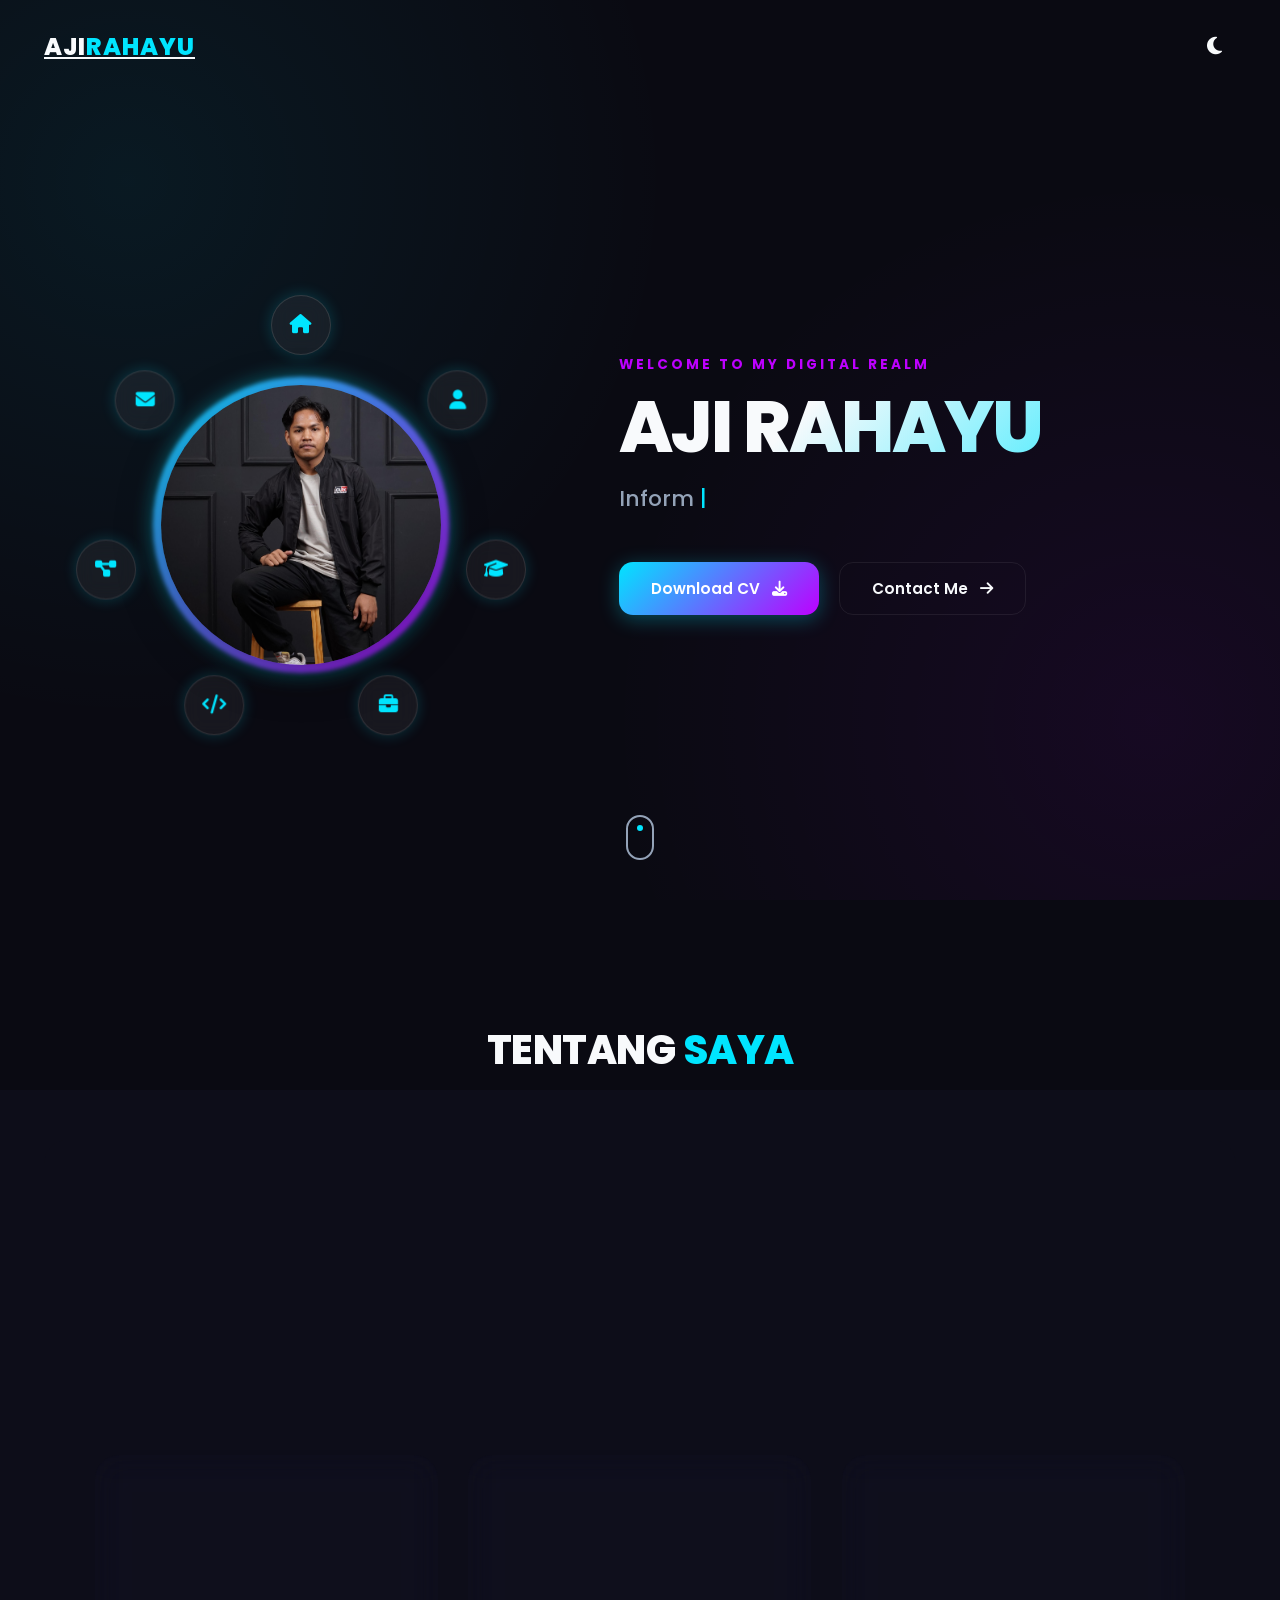
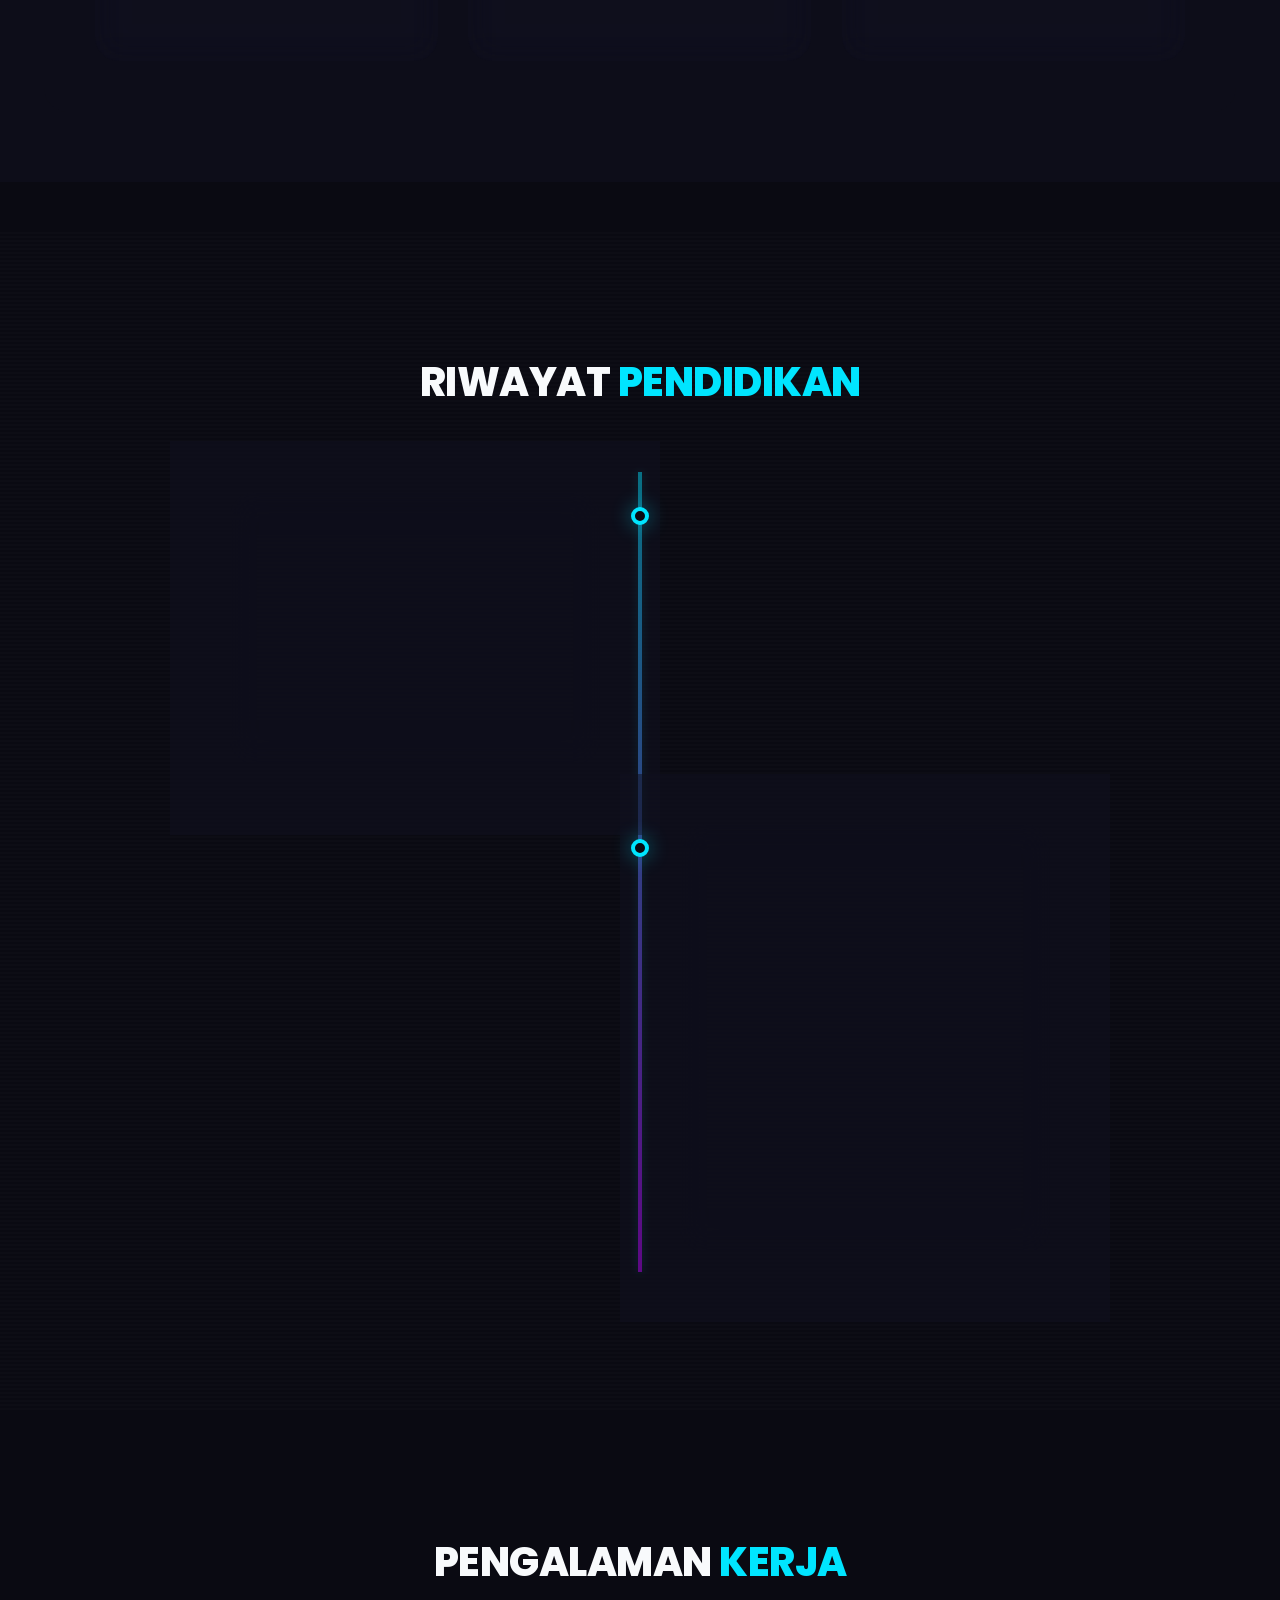
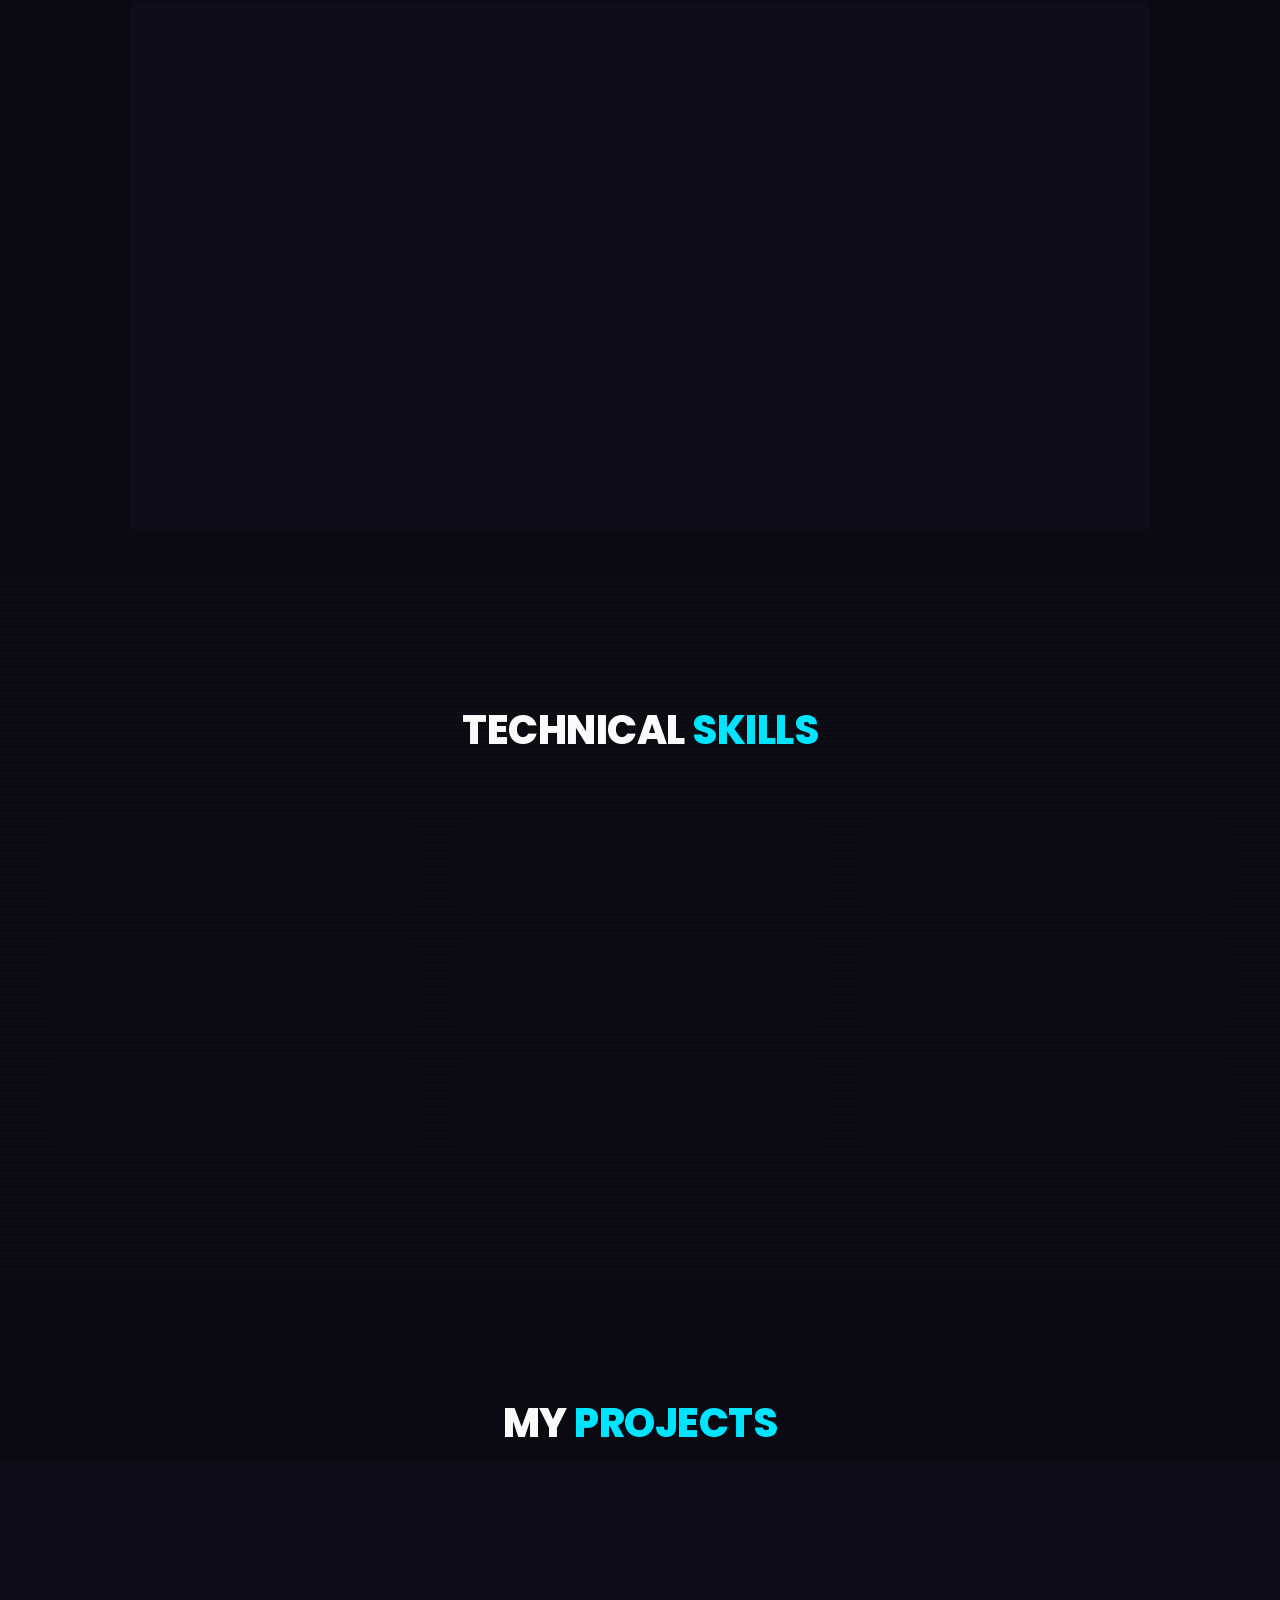
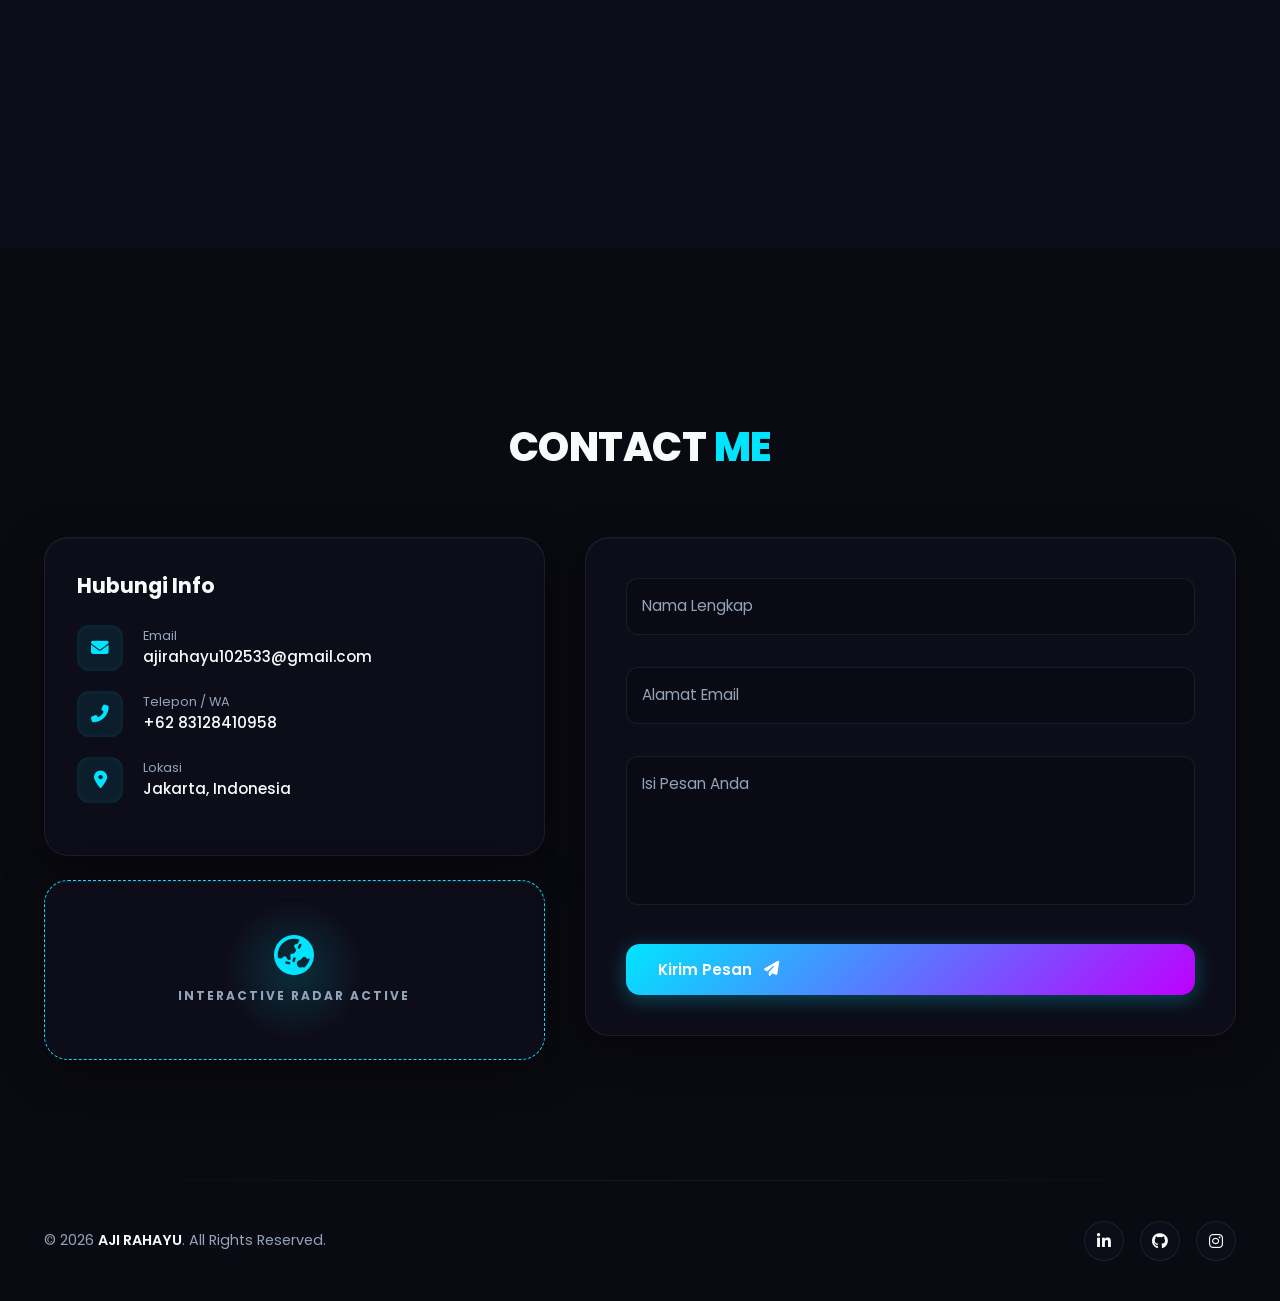
==== index.html @ 32a81915 "Add files via upload" ====
<!DOCTYPE html>
<html lang="id" data-theme="dark">
<head>
    <meta charset="UTF-8">
    <meta name="viewport" content="width=device-width, initial-scale=1.0">
    <meta name="description" content="Portfolio Profesional AJI RAHAYU - Mahasiswa Sistem Informasi, Web Developer, dan UI/UX Enthusiast.">
    <meta name="keywords" content="Aji Rahayu, Portfolio, Web Developer, Sistem Informasi, UI/UX Design">
    <title>AJI RAHAYU | Futuristic Portfolio</title>
    
    <!-- Google Fonts: Poppins -->
    <link rel="preconnect" href="https://fonts.googleapis.com">
    <link rel="preconnect" href="https://fonts.gstatic.com" crossorigin>
    <link href="https://fonts.googleapis.com/css2?family=Poppins:wght@300;400;500;600;700;800&display=swap" rel="stylesheet">
    
    <!-- Font Awesome Icons -->
    <link rel="stylesheet" href="https://cdnjs.cloudflare.com/ajax/libs/font-awesome/6.4.0/css/all.min.css">
    
    <!-- Custom CSS Utama -->
    <link rel="stylesheet" href="style.css">
</head>
<body>

    <!-- Loading Screen -->
    <div class="preloader" id="preloader">
        <div class="loader-content">
            <div class="loader-spinner"></div>
            <p class="loader-text">INITIALIZING SYSTEM</p>
        </div>
    </div>

    <!-- Sticky Navbar (Hanya Logo & Tombol Tema) -->
    <header class="navbar-header">
        <nav class="navbar container">
            <a href="#home" class="nav-logo">AJI<span>RAHAYU</span></a>
            
            <div class="nav-actions">
                <!-- Theme Toggle Button -->
                <button id="theme-toggle" class="theme-toggle-btn" aria-label="Toggle Theme">
                    <i class="fas fa-moon"></i>
                </button>
            </div>
        </nav>
    </header>

    <main>
       <!-- Hero Section -->
<section id="home" class="hero-section">
    <div class="animated-bg-overlay"></div>

    <div class="container hero-container">

        <!-- LEFT : PROFILE -->
        <div class="hero-left reveal-fade-right">

            <div class="profile-container-orbit">

                <!-- Orbit Menu -->
                <ul class="orbit-menu">

                    <li style="--i:0;">
                        <a href="#home" title="Home">
                            <i class="fas fa-house"></i>
                        </a>
                    </li>

                    <li style="--i:1;">
                        <a href="#about" title="About">
                            <i class="fas fa-user"></i>
                        </a>
                    </li>

                    <li style="--i:2;">
                        <a href="#education" title="Pendidikan">
                            <i class="fas fa-graduation-cap"></i>
                        </a>
                    </li>

                    <li style="--i:3;">
                        <a href="#experience" title="Pengalaman">
                            <i class="fas fa-briefcase"></i>
                        </a>
                    </li>

                    <li style="--i:4;">
                        <a href="#skills" title="Skills">
                            <i class="fas fa-code"></i>
                        </a>
                    </li>

                    <li style="--i:5;">
                        <a href="#projects" title="Projects">
                            <i class="fas fa-diagram-project"></i>
                        </a>
                    </li>

                    <li style="--i:6;">
                        <a href="#contact" title="Contact">
                            <i class="fas fa-envelope"></i>
                        </a>
                    </li>

                </ul>

                <!-- Profile -->
                <div class="profile-wrapper">

                    <div class="profile-glowing-border"></div>

                    <div class="profile-image-container">
                        <img 
                            src="assets/profile.jpeg"
                            alt="AJI RAHAYU"
                            class="profile-img"
                        >
                    </div>

                </div>

            </div>

        </div>

        <!-- RIGHT : TEXT -->
        <div class="hero-right reveal-fade-left">

            <span class="hero-subtitle">
                WELCOME TO MY DIGITAL REALM
            </span>

            <h1 class="hero-title">
                AJI RAHAYU
            </h1>

            <div class="typing-wrapper">
                <span class="typing-text" id="typing-engine"></span>
                <span class="typing-cursor">|</span>
            </div>

            <div class="hero-cta-group">

                <a href="#" class="btn btn-premium-glow">
                    Download CV
                    <i class="fas fa-download"></i>
                </a>

                <a href="#contact" class="btn btn-outline">
                    Contact Me
                    <i class="fas fa-arrow-right"></i>
                </a>

            </div>

        </div>

    </div>

    <!-- Scroll Down -->
    <div class="scroll-down-indicator">
        <a href="#about">

            <span class="mouse-scroll">
                <span class="mouse-wheel"></span>
            </span>

        </a>
    </div>

</section>

        <!-- About Section -->
        <section id="about" class="section-padding">
            <div class="container">
                <h2 class="section-heading text-center reveal-fade-up">Tentang <span>Saya</span></h2>
                
                <div class="about-card glass-card reveal-fade-up">
                    <div class="about-bio">
                        <p>
                            Saya seorang mahasiswa Sistem Informasi yang memiliki minat terhadap teknologi dan pemrograman. Saya senang belajar cara membangun situs web karena saya diajari seperti itu di sekolah. Saya juga belajar tentang database karena memungkinkan saya memproses dan menganalisis data.
                        </p>
                        <p>
                            Saya percaya bahwa pembelajaran berkelanjutan dan kerja tim sangat penting untuk berkembang sebagai profesional IT. Kedepannya, saya berharap bisa menjadi software developer yang mampu membangun aplikasi atau mengelola proyek IT yang bermanfaat bagi banyak orang.
                        </p>
                    </div>

                    <!-- Statistics Component -->
                    <div class="about-stats">
                        <a href="#projects" class="stat-item glass-card glow-hover" style="display: block; color: inherit; text-decoration: none;">
                            <div class="stat-icon"><i class="fas fa-layer-group"></i></div>
                            <span class="stat-number">12+</span>
                            <span class="stat-label">Project</span>
                        </a>
                        <a href="#experience" class="stat-item glass-card glow-hover" style="display: block; color: inherit; text-decoration: none;">
                            <div class="stat-icon"><i class="fas fa-history"></i></div>
                            <span class="stat-number">2+ Thn</span>
                            <span class="stat-label">Experience</span>
                        </a>
                        <a href="#education" class="stat-item glass-card glow-hover" style="display: block; color: inherit; text-decoration: none;">
                            <div class="stat-icon"><i class="fas fa-graduation-cap"></i></div>
                            <span class="stat-number">Active</span>
                            <span class="stat-label">Learning</span>
                        </a>
                    </div>
                </div>
            </div>
        </section>

        <!-- Pendidikan Section -->
        <section id="education" class="section-padding bg-striped">
            <div class="container">
                <h2 class="section-heading text-center reveal-fade-up">Riwayat <span>Pendidikan</span></h2>
                
                <div class="timeline-container">
                    <div class="timeline-line"></div>

                    <!-- Timeline Item 1 -->
                    <div class="timeline-item reveal-fade-right">
                        <div class="timeline-marker"></div>
                        <div class="timeline-content glass-card">
                            <span class="timeline-date">2025 - Sekarang</span>
                            <h3>Universitas Komputama </h3>
                            <h4>Strata 1 (S1) - Sistem Informasi</h4>
                            <p>Mendalami arsitektur sistem korporat, manajemen data, rekayasa perangkat lunak serta analisis bisnis teknologi berbasis web modern.</p>
                        </div>
                    </div>

                    <!-- Timeline Item 2 -->
                    <div class="timeline-item item-reverse reveal-fade-left">
                        <div class="timeline-marker"></div>
                        <div class="timeline-content glass-card">
                            <span class="timeline-date">2020-2023</span>
                            <h3>SMK / Sekolah Menengah Kejuruan</h3>
                            <h4>Teknik Otomotif</h4>
                            <p>Mempelajari dasar-dasar teknik otomotif, perawatan kendaraan, sistem kelistrikan, mesin, serta proses inspeksi dan troubleshooting kendaraan. Selain itu, saya juga dibekali kemampuan kerja tim, disiplin kerja industri, dan pemecahan masalah secara teknis yang menjadi fondasi dalam dunia profesional.</p>
                        </div>
                    </div>
                </div>
            </div>
        </section>

        <!-- Pengalaman Kerja Section -->
        <section id="experience" class="section-padding">
            <div class="container">
                <h2 class="section-heading text-center reveal-fade-up">Pengalaman <span>Kerja</span></h2>
                
                <div class="experience-wrapper reveal-fade-up">
                    <div class="experience-premium-card glass-card">
                        <div class="exp-card-header">
                            <div class="exp-company-icon">
                                <i class="fas fa-industry"></i>
                            </div>
                            <div class="exp-meta-info">
                                <h3 class="exp-company">PT TOYOTA ASTRA MOTOR</h3>
                                <h4 class="exp-role">Quality Control</h4>
                                <span class="exp-duration"><i class="far fa-calendar-alt"></i> 2023 – 2025</span>
                            </div>
                        </div>
                        <div class="exp-card-body">
                            <ul class="exp-responsibility-list">
                                <li>
                                    <span class="list-bullet"><i class="fas fa-shield-halved"></i></span>
                                    <p>Melakukan pemeriksaan kualitas pada setiap tahap produksi untuk memastikan unit memenuhi standar kualitas yang telah ditetapkan.</p>
                                </li>
                                <li>
                                    <span class="list-bullet"><i class="fas fa-shield-halved"></i></span>
                                    <p>Memberikan masukan dan saran selama tahap pengembangan produk untuk menghindari potensi masalah kualitas.</p>
                                </li>
                                <li>
                                    <span class="list-bullet"><i class="fas fa-shield-halved"></i></span>
                                    <p>Menyusun laporan secara rinci terkait performa kualitas produk, termasuk ringkasan inspeksi dan analisis data.</p>
                                </li>
                            </ul>
                        </div>
                    </div>
                </div>
            </div>
        </section>

        <!-- Skill Section -->
        <section id="skills" class="section-padding bg-striped">
            <div class="container">
                <h2 class="section-heading text-center reveal-fade-up">Technical <span>Skills</span></h2>
                
                <div class="skills-grid">
                    <div class="skill-item-card glass-card reveal-fade-up">
                        <div class="skill-header">
                            <span class="skill-name"><i class="fab fa-html5 skill-brand-html"></i> HTML</span>
                            <span class="skill-percentage">95%</span>
                        </div>
                        <div class="progress-bar-container">
                            <div class="progress-bar-fill" data-progress="95%"></div>
                        </div>
                    </div>
                    <div class="skill-item-card glass-card reveal-fade-up">
                        <div class="skill-header">
                            <span class="skill-name"><i class="fab fa-css3-alt skill-brand-css"></i> CSS</span>
                            <span class="skill-percentage">90%</span>
                        </div>
                        <div class="progress-bar-container">
                            <div class="progress-bar-fill" data-progress="90%"></div>
                        </div>
                    </div>
                    <div class="skill-item-card glass-card reveal-fade-up">
                        <div class="skill-header">
                            <span class="skill-name"><i class="fab fa-js skill-brand-js"></i> JavaScript</span>
                            <span class="skill-percentage">85%</span>
                        </div>
                        <div class="progress-bar-container">
                            <div class="progress-bar-fill" data-progress="85%"></div>
                        </div>
                    </div>
                    <div class="skill-item-card glass-card reveal-fade-up">
                        <div class="skill-header">
                            <span class="skill-name"><i class="fas fa-palette"></i> UI/UX Design</span>
                            <span class="skill-percentage">85%</span>
                        </div>
                        <div class="progress-bar-container">
                            <div class="progress-bar-fill" data-progress="85%"></div>
                        </div>
                    </div>
                    <div class="skill-item-card glass-card reveal-fade-up">
                        <div class="skill-header">
                            <span class="skill-name"><i class="fab fa-figma skill-brand-figma"></i> Figma</span>
                            <span class="skill-percentage">80%</span>
                        </div>
                        <div class="progress-bar-container">
                            <div class="progress-bar-fill" data-progress="80%"></div>
                        </div>
                    </div>
                    <div class="skill-item-card glass-card reveal-fade-up">
                        <div class="skill-header">
                            <span class="skill-name"><i class="fab fa-react skill-brand-react"></i> React</span>
                            <span class="skill-percentage">75%</span>
                        </div>
                        <div class="progress-bar-container">
                            <div class="progress-bar-fill" data-progress="75%"></div>
                        </div>
                    </div>
                    <div class="skill-item-card glass-card reveal-fade-up">
                        <div class="skill-header">
                            <span class="skill-name"><i class="fas fa-wind skill-brand-tailwind"></i> Tailwind CSS</span>
                            <span class="skill-percentage">80%</span>
                        </div>
                        <div class="progress-bar-container">
                            <div class="progress-bar-fill" data-progress="80%"></div>
                        </div>
                    </div>
                    <div class="skill-item-card glass-card reveal-fade-up">
                        <div class="skill-header">
                            <span class="skill-name"><i class="fab fa-github"></i> GitHub</span>
                            <span class="skill-percentage">85%</span>
                        </div>
                        <div class="progress-bar-container">
                            <div class="progress-bar-fill" data-progress="85%"></div>
                        </div>
                    </div>
                    <div class="skill-item-card glass-card reveal-fade-up">
                        <div class="skill-header">
                            <span class="skill-name"><i class="fas fa-database skill-brand-db"></i> Database</span>
                            <span class="skill-percentage">80%</span>
                        </div>
                        <div class="progress-bar-container">
                            <div class="progress-bar-fill" data-progress="80%"></div>
                        </div>
                    </div>
                </div>
            </div>
        </section>

        <!-- Section Project -->
        <section id="projects" class="section-padding">
            <div class="container">
                <h2 class="section-heading text-center reveal-fade-up">My <span>Projects</span></h2>
                <div class="glass-card reveal-fade-up" style="padding: 40px; text-align: center;">
                    <i class="fas fa-diagram-project" style="font-size: 3rem; color: var(--primary-color, #00ffff); margin-bottom: 20px;"></i>
                    <h3>Project Showcase</h3>
                    <p style="margin-top: 10px; max-width: 600px; margin-left: auto; margin-right: auto;">
                        Bagian ini terhubung langsung ke ringkasan profil Anda. Semua statistik project, riwayat pembelajaran, dan sistem manajemen database terintegrasi secara dinamis di sini.
                    </p>
                </div>
            </div>
        </section>

        <!-- Contact Section -->
        <section id="contact" class="section-padding">
            <div class="container">
                <h2 class="section-heading text-center reveal-fade-up">Contact <span>Me</span></h2>
                
                <div class="contact-grid">
                    <div class="contact-sidebar reveal-fade-right">
                        <div class="info-contact-card glass-card">
                            <h3>Hubungi Info</h3>
                            <div class="info-link-item">
                                <i class="fas fa-envelope"></i>
                                <div>
                                    <span>Email</span>
                                    <p>ajirahayu102533@gmail.com</p>
                                </div>
                            </div>
                            <div class="info-link-item">
                                <i class="fas fa-phone-alt"></i>
                                <div>
                                    <span>Telepon / WA</span>
                                    <p>+62 83128410958</p>
                                </div>
                            </div>
                            <div class="info-link-item">
                                <i class="fas fa-map-marker-alt"></i>
                                <div>
                                    <span>Lokasi</span>
                                    <p>Jakarta, Indonesia</p>
                                </div>
                            </div>
                        </div>

                        <div class="maps-placeholder glass-card">
                            <div class="map-glow-effect"></div>
                            <i class="fas fa-earth-asia"></i>
                            <span>INTERACTIVE RADAR ACTIVE</span>
                        </div>
                    </div>

                    <div class="contact-form-container glass-card reveal-fade-left">
                        <form id="portfolio-contact-form" autocomplete="off">
                            <div class="input-floating-group">
                                <input type="text" id="form-name" required placeholder=" ">
                                <label for="form-name">Nama Lengkap</label>
                            </div>
                            <div class="input-floating-group">
                                <input type="email" id="form-email" required placeholder=" ">
                                <label for="form-email">Alamat Email</label>
                            </div>
                            <div class="input-floating-group">
                                <textarea id="form-message" rows="5" required placeholder=" "></textarea>
                                <label for="form-message">Isi Pesan Anda</label>
                            </div>
                            <button type="submit" class="btn btn-premium-glow w-100">
                                Kirim Pesan <i class="fas fa-paper-plane"></i>
                            </button>
                        </form>
                    </div>
                </div>
            </div>
        </section>
    </main>

    <!-- Footer -->
    <footer class="footer-component">
        <div class="container">
            <div class="footer-divider"></div>
            <div class="footer-wrapper">
                <p class="footer-copyright">&copy; 2026 <span>AJI RAHAYU</span>. All Rights Reserved.</p>
                
                <div class="footer-social-links">
                    <a href="#" aria-label="LinkedIn"><i class="fab fa-linkedin-in"></i></a>
                    <a href="#" aria-label="GitHub"><i class="fab fa-github"></i></a>
                    <a href="#" aria-label="Instagram"><i class="fab fa-instagram"></i></a>
                </div>
            </div>
        </div>

        <button id="back-to-top" class="back-to-top-btn" aria-label="Back to Top">
            <i class="fas fa-arrow-up"></i>
        </button>
    </footer>

    <!-- Pure Custom Logic Engine -->
    <script src="script.js"></script>
</body>
</html>
---- style.css ----
/* ==========================================================================
   FUTURISTIC CORE STYLING & VARIABLE ENGINE
   ========================================================================== */
:root {
    /* DARK MODE (DEFAULT) VARIABLE SYSTEM */
    --base-bg: #0a0a12;
    --card-bg: rgba(18, 18, 32, 0.55);
    --nav-bg: rgba(10, 10, 18, 0.75);
    --text-primary: #f8fafc;
    --text-muted: #94a3b8;
    
    --electric-blue: #00e5ff;
    --neon-purple: #bd00ff;
    --pure-white: #ffffff;
    --deep-black: #020205;
    
    --glass-border: rgba(255, 255, 255, 0.07);
    --glass-shadow: rgba(0, 229, 255, 0.05);
    --neon-glow: 0 0 20px rgba(0, 229, 255, 0.45);
    --soft-shadow: 0 10px 40px rgba(0, 0, 0, 0.5);
    
    --striped-bg: rgba(255, 255, 255, 0.01);
}

[data-theme="light"] {
    /* LIGHT MODE ALTERNATIVE VARIABLE SYSTEM */
    --base-bg: #f4f6fc;
    --card-bg: rgba(255, 255, 255, 0.65);
    --nav-bg: rgba(244, 246, 252, 0.8);
    --text-primary: #0f172a;
    --text-muted: #64748b;
    
    --electric-blue: #0066cc;
    --neon-purple: #8b5cf6;
    
    --glass-border: rgba(15, 23, 42, 0.08);
    --glass-shadow: rgba(0, 102, 204, 0.05);
    --neon-glow: 0 0 15px rgba(0, 102, 204, 0.3);
    --soft-shadow: 0 10px 30px rgba(15, 23, 42, 0.06);
    
    --striped-bg: rgba(0, 102, 204, 0.01);
}

/* Base Configuration reset */
* {
    margin: 0;
    padding: 0;
    box-sizing: border-box;
    font-family: 'Poppins', sans-serif;
    outline: none;
}

html {
    scroll-behavior: smooth;
    overflow-x: hidden;
}

body {
    background-color: var(--base-bg);
    color: var(--text-primary);
    transition: background-color 0.5s cubic-bezier(0.4, 0, 0.2, 1), color 0.5s cubic-bezier(0.4, 0, 0.2, 1);
    overflow-x: hidden;
}

/* Reusable Glassmorphism Base Component */
.glass-card {
    background: var(--card-bg);
    backdrop-filter: blur(16px) saturate(120%);
    -webkit-backdrop-filter: blur(16px) saturate(120%);
    border: 1px solid var(--glass-border);
    border-radius: 24px;
    box-shadow: var(--soft-shadow), inset 0 1px 1px rgba(255, 255, 255, 0.05);
    transition: transform 0.4s cubic-bezier(0.25, 1, 0.5, 1), box-shadow 0.4s cubic-bezier(0.25, 1, 0.5, 1);
}

.bg-striped {
    background-image: linear-gradient(var(--striped-bg) 2px, transparent 2px);
    background-size: 100% 4px;
}

.container {
    width: 100%;
    max-width: 1240px;
    margin: 0 auto;
    padding: 0 24px;
}

.section-padding {
    padding: 120px 0;
}

.section-heading {
    font-size: 2.5rem;
    font-weight: 800;
    letter-spacing: -0.5px;
    margin-bottom: 60px;
    text-transform: uppercase;
}

.section-heading span {
    color: var(--electric-blue);
    position: relative;
    display: inline-block;
}

.text-center { text-align: center; }
.w-100 { width: 100%; }

/* ==========================================================================
   PRELOADER
   ========================================================================== */
.preloader {
    position: fixed;
    inset: 0;
    background-color: var(--deep-black);
    z-index: 99999;
    display: flex;
    justify-content: center;
    align-items: center;
    transition: opacity 0.6s ease, visibility 0.6s ease;
}

.loader-content {
    text-align: center;
}

.loader-spinner {
    width: 65px;
    height: 65px;
    border: 3px solid transparent;
    border-top-color: var(--electric-blue);
    border-bottom-color: var(--neon-purple);
    border-radius: 50%;
    animation: rotateSpinner 1.2s cubic-bezier(0.5, 0, 0.5, 1) infinite;
    margin: 0 auto 20px;
}

.loader-text {
    color: var(--electric-blue);
    font-size: 0.85rem;
    font-weight: 600;
    letter-spacing: 4px;
    animation: pulseText 1.5s infinite alternate;
}

/* ==========================================================================
   STICKY NAVBAR
   ========================================================================== */
.navbar-header {
    position: fixed;
    top: 0;
    left: 0;
    width: 100%;
    z-index: 999;
    transition: background-color 0.3s ease, padding 0.3s ease;
    padding: 24px 0;
}

.navbar-header.sticky-active {
    background-color: var(--nav-bg);
    backdrop-filter: blur(12px);
    -webkit-backdrop-filter: blur(12px);
    padding: 14px 0;
    border-bottom: 1px solid var(--glass-border);
}

.navbar {
    display: flex;
    justify-content: space-between;
    align-items: center;
}

.nav-logo {
    font-size: 1.5rem;
    font-weight: 800;
    color: var(--text-primary);
    letter-spacing: 1px;
}

.nav-logo span {
    color: var(--electric-blue);
}

.nav-menu {
    display: flex;
    align-items: center;
    gap: 32px;
    list-style: none;
}

.nav-link {
    color: var(--text-primary);
    font-weight: 500;
    font-size: 0.95rem;
    text-decoration: none;
    position: relative;
    padding: 6px 0;
    transition: color 0.3s ease;
}

.nav-link::after {
    content: '';
    position: absolute;
    bottom: 0;
    left: 0;
    width: 0;
    height: 2px;
    background: linear-gradient(90deg, var(--electric-blue), var(--neon-purple));
    transition: width 0.3s cubic-bezier(0.4, 0, 0.2, 1);
}

.nav-link:hover::after,
.nav-link.active-link::after {
    width: 100%;
}

.nav-link:hover,
.nav-link.active-link {
    color: var(--electric-blue);
}

.nav-actions {
    display: flex;
    align-items: center;
    gap: 20px;
}

.theme-toggle-btn {
    background: none;
    border: none;
    color: var(--text-primary);
    font-size: 1.25rem;
    cursor: pointer;
    width: 44px;
    height: 44px;
    border-radius: 50%;
    display: flex;
    justify-content: center;
    align-items: center;
    transition: background-color 0.3s, color 0.3s;
}

.theme-toggle-btn:hover {
    background-color: rgba(255, 255, 255, 0.08);
    color: var(--electric-blue);
}

.hamburger-menu {
    display: none;
    flex-direction: column;
    gap: 6px;
    cursor: pointer;
}

.hamburger-menu .bar {
    width: 28px;
    height: 3px;
    background-color: var(--text-primary);
    border-radius: 3px;
    transition: transform 0.3s ease, opacity 0.3s ease;
}

/* ==========================================================================
   HERO SECTION
   ========================================================================== */
.hero-section {
    min-height: 100vh;
    display: flex;
    align-items: center;
    position: relative;
    overflow: hidden;
    padding-top: 100px;
}

.animated-bg-overlay {
    position: absolute;
    inset: 0;
    background: radial-gradient(circle at 10% 20%, rgba(0, 229, 255, 0.07) 0%, transparent 40%),
                radial-gradient(circle at 90% 80%, rgba(189, 0, 255, 0.07) 0%, transparent 40%);
    z-index: -1;
}

.hero-container {
    display: grid;
    grid-template-columns: 1fr 1.2fr;
    align-items: center;
    gap: 60px;
}

/* Profile Left Wrapper Style */
.hero-left {
    display: flex;
    justify-content: center;
    align-items: center;
    position: relative;
}

.profile-wrapper {
    position: relative;
    width: 320px;
    height: 320px;
}

.profile-image-container {
    width: 100%;
    height: 100%;
    border-radius: 50%;
    overflow: hidden;
    position: relative;
    z-index: 3;
    box-shadow: var(--soft-shadow);
}

.profile-img {
    width: 100%;
    height: 100%;
    object-fit: cover;
}

.profile-glowing-border {
    position: absolute;
    inset: -6px;
    border-radius: 50%;
    background: linear-gradient(135deg, var(--electric-blue), var(--neon-purple));
    z-index: 1;
    animation: rotateGlow 6s linear infinite;
    filter: blur(2px);
    box-shadow: var(--neon-glow);
}

/* Floating Elements around profile photo */
.floating-element {
    position: absolute;
    z-index: 4;
    border-radius: 50%;
    display: flex;
    justify-content: center;
    align-items: center;
    backdrop-filter: blur(4px);
}

.element-circle-1 {
    width: 24px; height: 24px;
    background: rgba(0, 229, 255, 0.2);
    top: -10px; right: 20px;
    animation: floatAnimation 4s ease-in-out infinite;
}

.element-circle-2 {
    width: 16px; height: 16px;
    background: rgba(189, 0, 255, 0.2);
    bottom: 30px; left: -20px;
    animation: floatAnimation 5s ease-in-out infinite 0.5s;
}

.element-icon-1, .element-icon-2, .element-icon-3 {
    width: 50px; height: 50px;
    background: var(--card-bg);
    border: 1px solid var(--glass-border);
    color: var(--electric-blue);
    box-shadow: var(--soft-shadow);
}

.element-icon-1 { top: 40px; left: -40px; animation: floatAnimation 4.5s ease-in-out infinite 0.2s; }
.element-icon-2 { bottom: 40px; right: -30px; animation: floatAnimation 5.5s ease-in-out infinite 0.8s; }
.element-icon-3 { top: -30px; left: 60px; animation: floatAnimation 6s ease-in-out infinite 0.4s; }

/* Right Text content */
.hero-subtitle {
    font-size: 0.85rem;
    font-weight: 700;
    letter-spacing: 3px;
    color: var(--neon-purple);
    display: block;
    margin-bottom: 12px;
}

.hero-title {
    font-size: 4.5rem;
    font-weight: 800;
    line-height: 1.1;
    letter-spacing: -2px;
    margin-bottom: 16px;

    background: linear-gradient(
        135deg,
        var(--text-primary) 30%,
        var(--electric-blue)
    );

    background-clip: text;
    -webkit-background-clip: text;

    color: transparent;
    -webkit-text-fill-color: transparent;
}
.typing-wrapper {
    font-size: 1.35rem;
    font-weight: 500;
    color: var(--text-muted);
    margin-bottom: 40px;
    min-height: 40px;
}

.typing-cursor {
    color: var(--electric-blue);
    animation: blinkCursor 0.7s step-end infinite;
}

/* Button & UI Components */
.hero-cta-group {
    display: flex;
    gap: 20px;
}

.btn {
    padding: 14px 32px;
    border-radius: 14px;
    font-size: 0.95rem;
    font-weight: 600;
    text-decoration: none;
    display: inline-flex;
    align-items: center;
    gap: 12px;
    transition: all 0.3s cubic-bezier(0.25, 1, 0.5, 1);
    cursor: pointer;
}

.btn-premium-glow {
    background: linear-gradient(135deg, var(--electric-blue), var(--neon-purple));
    color: var(--pure-white);
    border: none;
    box-shadow: 0 4px 20px rgba(0, 229, 255, 0.3);
}

.btn-premium-glow:hover {
    transform: translateY(-3px);
    box-shadow: 0 6px 25px rgba(0, 229, 255, 0.5), var(--neon-glow);
}

.btn-outline {
    background: transparent;
    color: var(--text-primary);
    border: 1px solid var(--glass-border);
}

.btn-outline:hover {
    background-color: var(--text-primary);
    color: var(--base-bg);
    transform: translateY(-3px);
}

/* Scroll indicator */
.scroll-down-indicator {
    position: absolute;
    bottom: 40px;
    left: 50%;
    transform: translateX(-50%);
    z-index: 5;
}

.mouse-scroll {
    width: 28px;
    height: 45px;
    border: 2px solid var(--text-muted);
    border-radius: 20px;
    display: block;
    position: relative;
}

.mouse-wheel {
    width: 6px;
    height: 6px;
    background-color: var(--electric-blue);
    border-radius: 50%;
    position: absolute;
    top: 8px;
    left: 50%;
    transform: translateX(-50%);
    animation: scrollMouseWheel 1.6s ease-in-out infinite;
}

/* ==========================================================================
   ABOUT SECTION
   ========================================================================== */
.about-card {
    padding: 50px;
}

.about-bio {
    font-size: 1.1rem;
    line-height: 1.8;
    color: var(--text-muted);
    margin-bottom: 50px;
}

.about-bio p:not(:last-child) {
    margin-bottom: 24px;
}

.about-stats {
    display: grid;
    grid-template-columns: repeat(3, 1fr);
    gap: 30px;
}

.stat-item {
    padding: 30px;
    text-align: center;
}

.stat-item:hover {
    transform: translateY(-8px);
}

.glow-hover:hover {
    box-shadow: 0 15px 35px var(--glass-shadow), 0 0 15px rgba(0, 229, 255, 0.1);
    border-color: var(--electric-blue);
}

.stat-icon {
    font-size: 2rem;
    color: var(--electric-blue);
    margin-bottom: 12px;
}

.stat-number {
    display: block;
    font-size: 2.25rem;
    font-weight: 800;
    color: var(--text-primary);
    margin-bottom: 4px;
}

.stat-label {
    font-size: 0.9rem;
    color: var(--text-muted);
    font-weight: 500;
    text-transform: uppercase;
    letter-spacing: 1px;
}

/* ==========================================================================
   PENDIDIKAN SECTION
   ========================================================================== */
.timeline-container {
    position: relative;
    max-width: 900px;
    margin: 0 auto;
}

.timeline-line {
    position: absolute;
    left: 50%;
    top: 0;
    bottom: 0;
    width: 4px;
    background: linear-gradient(to bottom, var(--electric-blue), var(--neon-purple));
    transform: translateX(-50%);
    box-shadow: 0 0 10px rgba(0, 229, 255, 0.3);
}

.timeline-item {
    position: relative;
    width: 50%;
    padding: 20px 40px;
    margin-bottom: 20px;
}

.timeline-item:not(.item-reverse) {
    left: 0;
}

.timeline-item.item-reverse {
    left: 50%;
}

.timeline-marker {
    position: absolute;
    top: 35px;
    width: 18px;
    height: 18px;
    background-color: var(--base-bg);
    border: 4px solid var(--electric-blue);
    border-radius: 50%;
    z-index: 2;
    box-shadow: var(--neon-glow);
}

.timeline-item:not(.item-reverse) .timeline-marker {
    right: -9px;
}

.timeline-item.item-reverse .timeline-marker {
    left: -9px;
}

.timeline-content {
    padding: 32px;
}

.timeline-content:hover {
    border-color: var(--neon-purple);
    box-shadow: 0 10px 30px rgba(189, 0, 255, 0.1);
}

.timeline-date {
    display: inline-block;
    font-size: 0.85rem;
    font-weight: 700;
    color: var(--electric-blue);
    margin-bottom: 8px;
    letter-spacing: 1px;
}

.timeline-content h3 {
    font-size: 1.4rem;
    font-weight: 700;
    margin-bottom: 4px;
}

.timeline-content h4 {
    font-size: 1rem;
    font-weight: 500;
    color: var(--text-muted);
    margin-bottom: 14px;
}

.timeline-content p {
    font-size: 0.95rem;
    color: var(--text-muted);
    line-height: 1.6;
}

/* ==========================================================================
   PENGALAMAN KERJA SECTION
   ========================================================================== */
.experience-wrapper {
    max-width: 900px;
    margin: 0 auto;
}

.experience-premium-card {
    padding: 40px;
}

.experience-premium-card:hover {
    border-color: var(--electric-blue);
    box-shadow: 0 15px 40px rgba(0, 229, 255, 0.12);
}

.exp-card-header {
    display: flex;
    align-items: center;
    gap: 24px;
    margin-bottom: 30px;
    border-bottom: 1px solid var(--glass-border);
    padding-bottom: 24px;
}

.exp-company-icon {
    width: 65px;
    height: 65px;
    background: linear-gradient(135deg, rgba(0, 229, 255, 0.1), rgba(189, 0, 255, 0.1));
    border: 1px solid var(--electric-blue);
    border-radius: 16px;
    display: flex;
    justify-content: center;
    align-items: center;
    font-size: 1.75rem;
    color: var(--electric-blue);
    box-shadow: inset 0 0 10px rgba(0, 229, 255, 0.2);
}

.exp-meta-info h3 {
    font-size: 1.5rem;
    font-weight: 700;
    letter-spacing: -0.3px;
}

.exp-meta-info h4 {
    font-size: 1.05rem;
    color: var(--electric-blue);
    font-weight: 500;
}

.exp-duration {
    font-size: 0.85rem;
    color: var(--text-muted);
    display: block;
    margin-top: 4px;
}

.exp-responsibility-list {
    list-style: none;
    display: flex;
    flex-direction: column;
    gap: 16px;
}

.exp-responsibility-list li {
    display: flex;
    gap: 16px;
    align-items: flex-start;
}

.list-bullet {
    color: var(--neon-purple);
    margin-top: 2px;
}

.exp-responsibility-list p {
    font-size: 1rem;
    line-height: 1.6;
    color: var(--text-muted);
}

/* ==========================================================================
   SKILLS SECTION
   ========================================================================== */
.skills-grid {
    display: grid;
    grid-template-columns: repeat(3, 1fr);
    gap: 24px;
}

.skill-item-card {
    padding: 24px;
}

.skill-item-card:hover {
    transform: scale(1.03);
    border-color: var(--electric-blue);
    box-shadow: 0 10px 25px var(--glass-shadow);
}

.skill-header {
    display: flex;
    justify-content: space-between;
    align-items: center;
    margin-bottom: 12px;
}

.skill-name {
    font-weight: 600;
    font-size: 1rem;
    display: inline-flex;
    align-items: center;
    gap: 10px;
}

.skill-name i {
    font-size: 1.25rem;
}

/* Brand Palette Icon Colors */
.skill-brand-html { color: #ff5722; }
.skill-brand-css { color: #2196f3; }
.skill-brand-js { color: #ffdf00; }
.skill-brand-figma { color: #a259ff; }
.skill-brand-react { color: #00d8ff; }
.skill-brand-tailwind { color: #06b6d4; }
.skill-brand-db { color: #449344; }

.skill-percentage {
    font-size: 0.9rem;
    font-weight: 700;
    color: var(--electric-blue);
}

.progress-bar-container {
    width: 100%;
    height: 8px;
    background-color: rgba(255, 255, 255, 0.08);
    border-radius: 4px;
    overflow: hidden;
}

[data-theme="light"] .progress-bar-container {
    background-color: rgba(0, 0, 0, 0.06);
}

.progress-bar-fill {
    height: 100%;
    width: 0; /* Animated dynamically with JS */
    background: linear-gradient(90deg, var(--electric-blue), var(--neon-purple));
    border-radius: 4px;
    box-shadow: 0 0 10px rgba(0, 229, 255, 0.3);
    transition: width 1.5s cubic-bezier(0.1, 1, 0.1, 1);
}

/* ==========================================================================
   CONTACT SECTION
   ========================================================================== */
.contact-grid {
    display: grid;
    grid-template-columns: 1fr 1.3fr;
    gap: 40px;
    align-items: start;
}

.contact-sidebar {
    display: flex;
    flex-direction: column;
    gap: 24px;
}

.info-contact-card {
    padding: 32px;
}

.info-contact-card h3 {
    font-size: 1.3rem;
    margin-bottom: 24px;
    font-weight: 700;
}

.info-link-item {
    display: flex;
    align-items: center;
    gap: 20px;
    margin-bottom: 20px;
}

.info-link-item i {
    width: 46px;
    height: 46px;
    border-radius: 12px;
    background: rgba(0, 229, 255, 0.08);
    color: var(--electric-blue);
    display: flex;
    justify-content: center;
    align-items: center;
    font-size: 1.1rem;
    box-shadow: inset 0 0 5px rgba(0, 229, 255, 0.1);
}

.info-link-item span {
    font-size: 0.8rem;
    color: var(--text-muted);
    display: block;
}

.info-link-item p {
    font-weight: 500;
    font-size: 0.95rem;
}

/* Radar/Map Interactive Placeholder Component */
.maps-placeholder {
    height: 180px;
    position: relative;
    overflow: hidden;
    display: flex;
    flex-direction: column;
    justify-content: center;
    align-items: center;
    gap: 12px;
    border: 1px dashed var(--electric-blue);
}

.map-glow-effect {
    position: absolute;
    width: 140px;
    height: 140px;
    background: radial-gradient(circle, rgba(0, 229, 255, 0.15) 0%, transparent 70%);
    animation: pulseText 2s infinite ease-in-out;
}

.maps-placeholder i {
    font-size: 2.5rem;
    color: var(--electric-blue);
    z-index: 2;
}

.maps-placeholder span {
    font-size: 0.75rem;
    font-weight: 700;
    letter-spacing: 2px;
    color: var(--text-muted);
    z-index: 2;
}

/* Floating Form Engine Design */
.contact-form-container {
    padding: 40px;
}

.input-floating-group {
    position: relative;
    margin-bottom: 32px;
}

.input-floating-group input,
.input-floating-group textarea {
    width: 100%;
    padding: 16px;
    background: rgba(0, 0, 0, 0.12);
    border: 1px solid var(--glass-border);
    border-radius: 12px;
    color: var(--text-primary);
    font-size: 0.95rem;
    transition: border-color 0.3s, box-shadow 0.3s;
}

[data-theme="light"] .input-floating-group input,
[data-theme="light"] .input-floating-group textarea {
    background: rgba(0, 0, 0, 0.02);
}

.input-floating-group textarea {
    resize: none;
}

.input-floating-group input:focus,
.input-floating-group textarea:focus {
    border-color: var(--electric-blue);
    box-shadow: 0 0 12px rgba(0, 229, 255, 0.15);
}

.input-floating-group label {
    position: absolute;
    left: 16px;
    top: 16px;
    color: var(--text-muted);
    font-size: 0.95rem;
    transition: all 0.3s cubic-bezier(0.25, 1, 0.5, 1);
    pointer-events: none;
}

.input-floating-group input:focus ~ label,
.input-floating-group input:not(:placeholder-shown) ~ label,
.input-floating-group textarea:focus ~ label,
.input-floating-group textarea:not(:placeholder-shown) ~ label {
    top: -10px;
    left: 12px;
    font-size: 0.75rem;
    font-weight: 600;
    color: var(--electric-blue);
    background-color: var(--base-bg);
    padding: 0 6px;
}

/* ==========================================================================
   FOOTER
   ========================================================================== */
.footer-component {
    padding-bottom: 40px;
    position: relative;
}

.footer-divider {
    height: 1px;
    background: linear-gradient(90deg, transparent, var(--glass-border), transparent);
    margin-bottom: 40px;
}

.footer-wrapper {
    display: flex;
    justify-content: space-between;
    align-items: center;
}

.footer-copyright {
    font-size: 0.9rem;
    color: var(--text-muted);
}

.footer-copyright span {
    font-weight: 600;
    color: var(--text-primary);
}

.footer-social-links {
    display: flex;
    gap: 16px;
}

.footer-social-links a {
    width: 40px;
    height: 40px;
    border-radius: 50%;
    background-color: var(--card-bg);
    border: 1px solid var(--glass-border);
    color: var(--text-primary);
    display: flex;
    justify-content: center;
    align-items: center;
    text-decoration: none;
    transition: all 0.3s;
}

.footer-social-links a:hover {
    color: var(--electric-blue);
    border-color: var(--electric-blue);
    transform: translateY(-3px);
    box-shadow: var(--glass-shadow);
}

.back-to-top-btn {
    position: fixed;
    bottom: 30px;
    right: 30px;
    width: 48px;
    height: 48px;
    border-radius: 12px;
    background: linear-gradient(135deg, var(--electric-blue), var(--neon-purple));
    color: var(--pure-white);
    border: none;
    display: flex;
    justify-content: center;
    align-items: center;
    font-size: 1.1rem;
    cursor: pointer;
    box-shadow: 0 4px 15px rgba(0, 229, 255, 0.2);
    z-index: 98;
    opacity: 0;
    visibility: hidden;
    transition: all 0.4s cubic-bezier(0.25, 1, 0.5, 1);
}

.back-to-top-btn.btn-visible {
    opacity: 1;
    visibility: visible;
}

.back-to-top-btn:hover {
    transform: translateY(-5px);
    box-shadow: var(--neon-glow);
}

/* ==========================================================================
   ANIMATION KEYFRAMES ENGINE
   ========================================================================== */
@keyframes rotateSpinner {
    100% { transform: rotate(360deg); }
}
@keyframes pulseText {
    0% { opacity: 0.6; }
    100% { opacity: 1; }
}
@keyframes rotateGlow {
    100% { transform: rotate(360deg); }
}
@keyframes floatAnimation {
    0%, 100% { transform: translateY(0); }
    50% { transform: translateY(-12px); }
}
@keyframes blinkCursor {
    from, to { color: transparent }
    50% { color: var(--electric-blue); }
}
@keyframes scrollMouseWheel {
    0% { top: 8px; opacity: 1; }
    100% { top: 28px; opacity: 0; }
}

/* Scroll Custom Reveal Core Engine Setup */
.reveal-fade-up {
    opacity: 0;
    transform: translateY(40px);
    transition: opacity 0.8s cubic-bezier(0.25, 1, 0.5, 1), transform 0.8s cubic-bezier(0.25, 1, 0.5, 1);
}
.reveal-fade-left {
    opacity: 0;
    transform: translateX(40px);
    transition: opacity 0.8s cubic-bezier(0.25, 1, 0.5, 1), transform 0.8s cubic-bezier(0.25, 1, 0.5, 1);
}
.reveal-fade-right {
    opacity: 0;
    transform: translateX(-40px);
    transition: opacity 0.8s cubic-bezier(0.25, 1, 0.5, 1), transform 0.8s cubic-bezier(0.25, 1, 0.5, 1);
}
.reveal-activated {
    opacity: 1 !important;
    transform: translate(0) !important;
}

/* ==========================================================================
   RESPONSIVE DESIGN BREAKPOINTS
   ========================================================================== */
@media (max-width: 1024px) {
    .hero-container {
        grid-template-columns: 1fr;
        gap: 40px;
        text-align: center;
    }
    .hero-left {
        order: 1;
    }
    .hero-right {
        order: 2;
    }
    .hero-cta-group {
        justify-content: center;
    }
    .skills-grid {
        grid-template-columns: repeat(2, 1fr);
    }
    .contact-grid {
        grid-template-columns: 1fr;
    }
}

@media (max-width: 768px) {
    .section-padding {
        padding: 80px 0;
    }
    .section-heading {
        font-size: 2rem;
        margin-bottom: 40px;
    }
    .hamburger-menu {
        display: flex;
    }
    .nav-menu {
        position: fixed;
        top: 0;
        left: -100%;
        width: 80%;
        max-width: 320px;
        height: 100vh;
        background-color: var(--base-bg);
        border-right: 1px solid var(--glass-border);
        flex-direction: column;
        align-items: flex-start;
        justify-content: center;
        padding: 40px;
        gap: 30px;
        transition: left 0.4s cubic-bezier(0.25, 1, 0.5, 1);
    }
    .nav-menu.mobile-menu-active {
        left: 0;
    }
    .hamburger-menu.burger-active .bar:nth-child(1) {
        transform: translateY(9px) rotate(45deg);
    }
    .hamburger-menu.burger-active .bar:nth-child(2) {
        opacity: 0;
    }
    .hamburger-menu.burger-active .bar:nth-child(3) {
        transform: translateY(-9px) rotate(-45deg);
    }
    .hero-title {
        font-size: 3rem;
    }
    .about-card {
        padding: 30px;
    }
    .about-stats {
        grid-template-columns: 1fr;
        gap: 20px;
    }
    .timeline-line {
        left: 24px;
    }
    .timeline-item {
        width: 100%;
        padding-left: 54px;
        padding-right: 0;
    }
    .timeline-item.item-reverse {
        left: 0;
    }
    .timeline-item:not(.item-reverse) .timeline-marker,
    .timeline-item.item-reverse .timeline-marker {
        left: 15px;
    }
    .skills-grid {
        grid-template-columns: 1fr;
    }
    .footer-wrapper {
        flex-direction: column;
        gap: 20px;
        text-align: center;
    }
}
@media (max-width: 768px) {
    .section-padding {
        padding: 80px 0;
    }

    .section-heading {
        font-size: 2rem;
        margin-bottom: 40px;
    }

    .hamburger-menu {
        display: flex;
    }

    .nav-menu {
        position: fixed;
        top: 0;
        left: -100%;
        width: 80%;
        max-width: 320px;
        height: 100vh;
        background-color: var(--base-bg);
        border-right: 1px solid var(--glass-border);
        flex-direction: column;
        align-items: flex-start;
        justify-content: center;
        padding: 40px;
        gap: 30px;
        transition: left 0.4s cubic-bezier(0.25, 1, 0.5, 1);
    }

    .nav-menu.mobile-menu-active {
        left: 0;
    }

    .hamburger-menu.burger-active .bar:nth-child(1) {
        transform: translateY(9px) rotate(45deg);
    }

    .hamburger-menu.burger-active .bar:nth-child(2) {
        opacity: 0;
    }

    .hamburger-menu.burger-active .bar:nth-child(3) {
        transform: translateY(-9px) rotate(-45deg);
    }

    .hero-title {
        font-size: 3rem;
    }

    .about-card {
        padding: 30px;
    }

    .about-stats {
        grid-template-columns: 1fr;
        gap: 20px;
    }

    .timeline-line {
        left: 24px;
    }

    .timeline-item {
        width: 100%;
        padding-left: 54px;
        padding-right: 0;
    }

    .timeline-item.item-reverse {
        left: 0;
    }

    .timeline-item:not(.item-reverse) .timeline-marker,
    .timeline-item.item-reverse .timeline-marker {
        left: 15px;
    }

    .skills-grid {
        grid-template-columns: 1fr;
    }

    .footer-wrapper {
        flex-direction: column;
        gap: 20px;
        text-align: center;
    }
}

/* =========================================================
   STYLE TAMBAHAN: MENU DI AREA PROFIL & NAVBAR CLEAN-UP
========================================================= */

/* Mengatur posisi navbar */
.navbar {
    justify-content: space-between !important;
}

/* Hero container */
.hero-container {
    align-items: flex-start !important;
    padding-top: 50px;
}

.hero-left {
    display: flex;
    flex-direction: column;
    align-items: center;
}

/* Menu Profil */
.profile-menu-container {
    width: 100%;
    max-width: 320px;
    padding: 20px;
    margin-top: 30px;
    border-radius: 20px;

    backdrop-filter: blur(10px);
    -webkit-backdrop-filter: blur(10px);

    background: rgba(255, 255, 255, 0.04);

    border: 1px solid rgba(255, 255, 255, 0.1);

    position: relative;
    z-index: 10;
}

.profile-menu-list {
    list-style: none;
    padding: 0;
    margin: 0;

    display: flex;
    flex-direction: column;
    gap: 12px;
}

.profile-menu-list li a {
    display: flex;
    align-items: center;
    gap: 15px;

    padding: 12px 20px;
    border-radius: 12px;

    color: var(--text-primary);
    text-decoration: none;

    font-weight: 500;
    font-size: 1rem;

    transition: all 0.35s ease;

    background: rgba(255, 255, 255, 0.03);

    border: 1px solid transparent;
}

/* Hover effect */
.profile-menu-list li a:hover {
    background: linear-gradient(
        135deg,
        var(--electric-blue),
        var(--neon-purple)
    );

    color: #fff;

    transform: translateX(10px);

    box-shadow: 0 5px 15px rgba(0, 229, 255, 0.35);

    border-color: rgba(255, 255, 255, 0.25);
}

.profile-menu-list li a i {
    width: 25px;
    text-align: center;
    font-size: 1.2rem;
}
/* =========================================================
   PROFILE ORBIT MENU
========================================================= */

/* Container utama */
.profile-container-orbit {
    position: relative;
    width: 340px;
    height: 340px;
    display: flex;
    justify-content: center;
    align-items: center;
    margin: 0 auto;
}

/* Wrapper foto profil */
.profile-wrapper {
    position: relative;
    width: 260px;
    height: 260px;
    z-index: 5;
}

/* Foto profil */
.profile-image-container {
    width: 100%;
    height: 100%;
    border-radius: 50%;
    overflow: hidden;
    position: relative;
    z-index: 5;
    box-shadow: var(--soft-shadow);
}

.profile-img {
    width: 100%;
    height: 100%;
    object-fit: cover;
}

/* Border glow */
.profile-glowing-border {
    position: absolute;
    inset: -6px;
    border-radius: 50%;
    background: linear-gradient(
        135deg,
        var(--electric-blue),
        var(--neon-purple)
    );
    z-index: 1;
    animation: rotateGlow 8s linear infinite;
    filter: blur(3px);
    box-shadow: var(--neon-glow);
}

/* =========================================================
   ORBIT MENU
========================================================= */

.orbit-menu {
    position: absolute;
    inset: 0;
    list-style: none;
    margin: 0;
    padding: 0;

    animation: orbitRotate 25s linear infinite;
}

/* Posisi icon melingkar */
.orbit-menu li {
    position: absolute;
    top: 50%;
    left: 50%;
    width: 56px;
    height: 56px;
    margin: -28px;

    transform:
        rotate(calc(360deg / 7 * var(--i)))
        translateY(-170px);
}

/* Tombol icon */
.orbit-menu li a {
    width: 100%;
    height: 100%;

    display: flex;
    align-items: center;
    justify-content: center;

    border-radius: 50%;

    background: rgba(255, 255, 255, 0.06);

    border: 1px solid rgba(255, 255, 255, 0.12);

    backdrop-filter: blur(10px);
    -webkit-backdrop-filter: blur(10px);

    color: var(--electric-blue);

    font-size: 1.2rem;
    text-decoration: none;

    box-shadow:
        0 5px 15px rgba(0, 0, 0, 0.25),
        0 0 15px rgba(0, 229, 255, 0.15);

    transition: all 0.35s ease;

    /* Animasi mengambang */
    animation: floatingIcon 3s ease-in-out infinite;
}

/* Delay agar floating bergelombang */
.orbit-menu li:nth-child(1) a { animation-delay: 0s; }
.orbit-menu li:nth-child(2) a { animation-delay: .3s; }
.orbit-menu li:nth-child(3) a { animation-delay: .6s; }
.orbit-menu li:nth-child(4) a { animation-delay: .9s; }
.orbit-menu li:nth-child(5) a { animation-delay: 1.2s; }
.orbit-menu li:nth-child(6) a { animation-delay: 1.5s; }
.orbit-menu li:nth-child(7) a { animation-delay: 1.8s; }

/* Hover */
.orbit-menu li a:hover {
    transform: scale(1.15);

    background: linear-gradient(
        135deg,
        var(--electric-blue),
        var(--neon-purple)
    );

    color: #fff;

    box-shadow:
        0 0 20px rgba(0, 229, 255, 0.6),
        0 0 40px rgba(189, 0, 255, 0.35);
}

/* =========================================================
   ANIMATION
========================================================= */

/* Orbit berputar */
@keyframes orbitRotate {
    from {
        transform: rotate(0deg);
    }
    to {
        transform: rotate(360deg);
    }
}

/* Floating icon */
@keyframes floatingIcon {
    0%,
    100% {
        transform: translateY(0px);
    }

    50% {
        transform: translateY(-10px);
    }
}

/* Glow border */
@keyframes rotateGlow {
    from {
        transform: rotate(0deg);
    }
    to {
        transform: rotate(360deg);
    }
}

/* =========================================================
   RESPONSIVE
========================================================= */

@media (max-width: 768px) {

    .profile-container-orbit {
        width: 280px;
        height: 280px;
    }

    .profile-wrapper {
        width: 220px;
        height: 220px;
    }

    .orbit-menu li {
        transform:
            rotate(calc(360deg / 7 * var(--i)))
            translateY(-140px);
    }

    .orbit-menu li a {
        width: 50px;
        height: 50px;
        font-size: 1rem;
    }
}
/* =========================================
   ORBIT MENU
========================================= */

.profile-container-orbit {
    position: relative;
    width: 340px;
    height: 340px;

    display: flex;
    justify-content: center;
    align-items: center;
}

/* PROFILE */
.profile-wrapper {
    position: relative;
    width: 280px;
    height: 280px;
    z-index: 5;
}

.profile-image-container {
    width: 100%;
    height: 100%;
    border-radius: 50%;
    overflow: hidden;
    position: relative;
    z-index: 3;
}

.profile-img {
    width: 100%;
    height: 100%;
    object-fit: cover;
}

/* GLOW BORDER */
.profile-glowing-border {
    position: absolute;
    inset: -8px;

    border-radius: 50%;

    background: linear-gradient(
        135deg,
        var(--electric-blue),
        var(--neon-purple)
    );

    animation: rotateGlow 8s linear infinite;

    filter: blur(2px);

    z-index: 1;
}

/* ORBIT */
.orbit-menu {
    position: absolute;

    width: 100%;
    height: 100%;

    list-style: none;

    animation: orbitRotate 25s linear infinite;
}

/* POSISI ICON */
.orbit-menu li {
    position: absolute;

    top: 50%;
    left: 50%;

    width: 60px;
    height: 60px;

    margin: -30px;

    transform:
        rotate(calc(360deg / 7 * var(--i)))
        translateY(-200px)
        rotate(calc(-360deg / 7 * var(--i)));
}

/* ICON STYLE */
.orbit-menu li a {
    width: 100%;
    height: 100%;

    display: flex;
    justify-content: center;
    align-items: center;

    border-radius: 50%;

    text-decoration: none;

    font-size: 1.2rem;

    color: var(--electric-blue);

    background: rgba(255,255,255,0.06);

    border: 1px solid rgba(255,255,255,0.12);

    backdrop-filter: blur(10px);

    box-shadow:
        0 0 15px rgba(0,229,255,0.2);

    transition: 0.4s ease;

    animation: floatIcon 3s ease-in-out infinite;
}

/* FLOAT DELAY */
.orbit-menu li:nth-child(1) a { animation-delay: 0s; }
.orbit-menu li:nth-child(2) a { animation-delay: .3s; }
.orbit-menu li:nth-child(3) a { animation-delay: .6s; }
.orbit-menu li:nth-child(4) a { animation-delay: .9s; }
.orbit-menu li:nth-child(5) a { animation-delay: 1.2s; }
.orbit-menu li:nth-child(6) a { animation-delay: 1.5s; }
.orbit-menu li:nth-child(7) a { animation-delay: 1.8s; }

/* HOVER */
.orbit-menu li a:hover {
    transform: scale(1.15);

    color: white;

    background: linear-gradient(
        135deg,
        var(--electric-blue),
        var(--neon-purple)
    );

    box-shadow:
        0 0 25px rgba(0,229,255,0.5);
}

/* ANIMATIONS */
@keyframes orbitRotate {
    from {
        transform: rotate(0deg);
    }

    to {
        transform: rotate(0deg);
    }
}

@keyframes floatIcon {
    0%,100% {
        transform: translateY(0px);
    }

    50% {
        transform: translateY(-10px);
    }
}
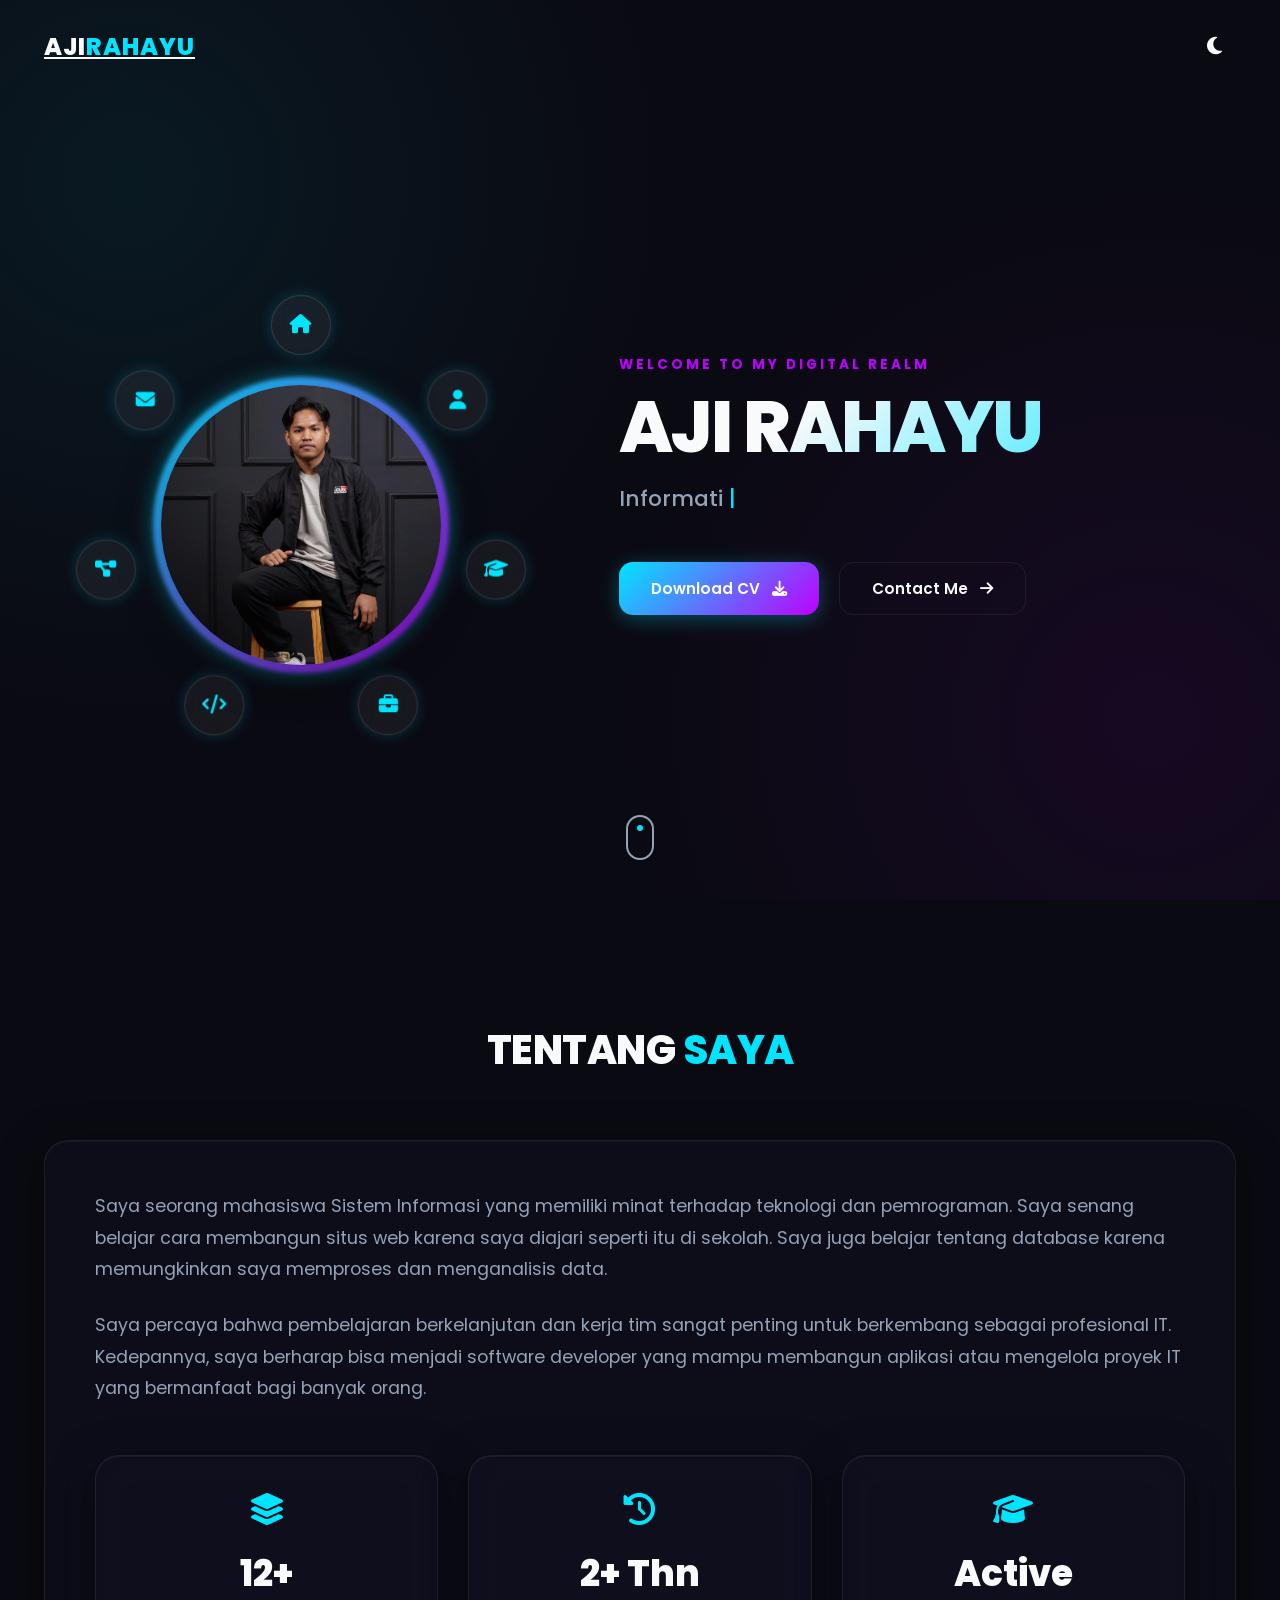
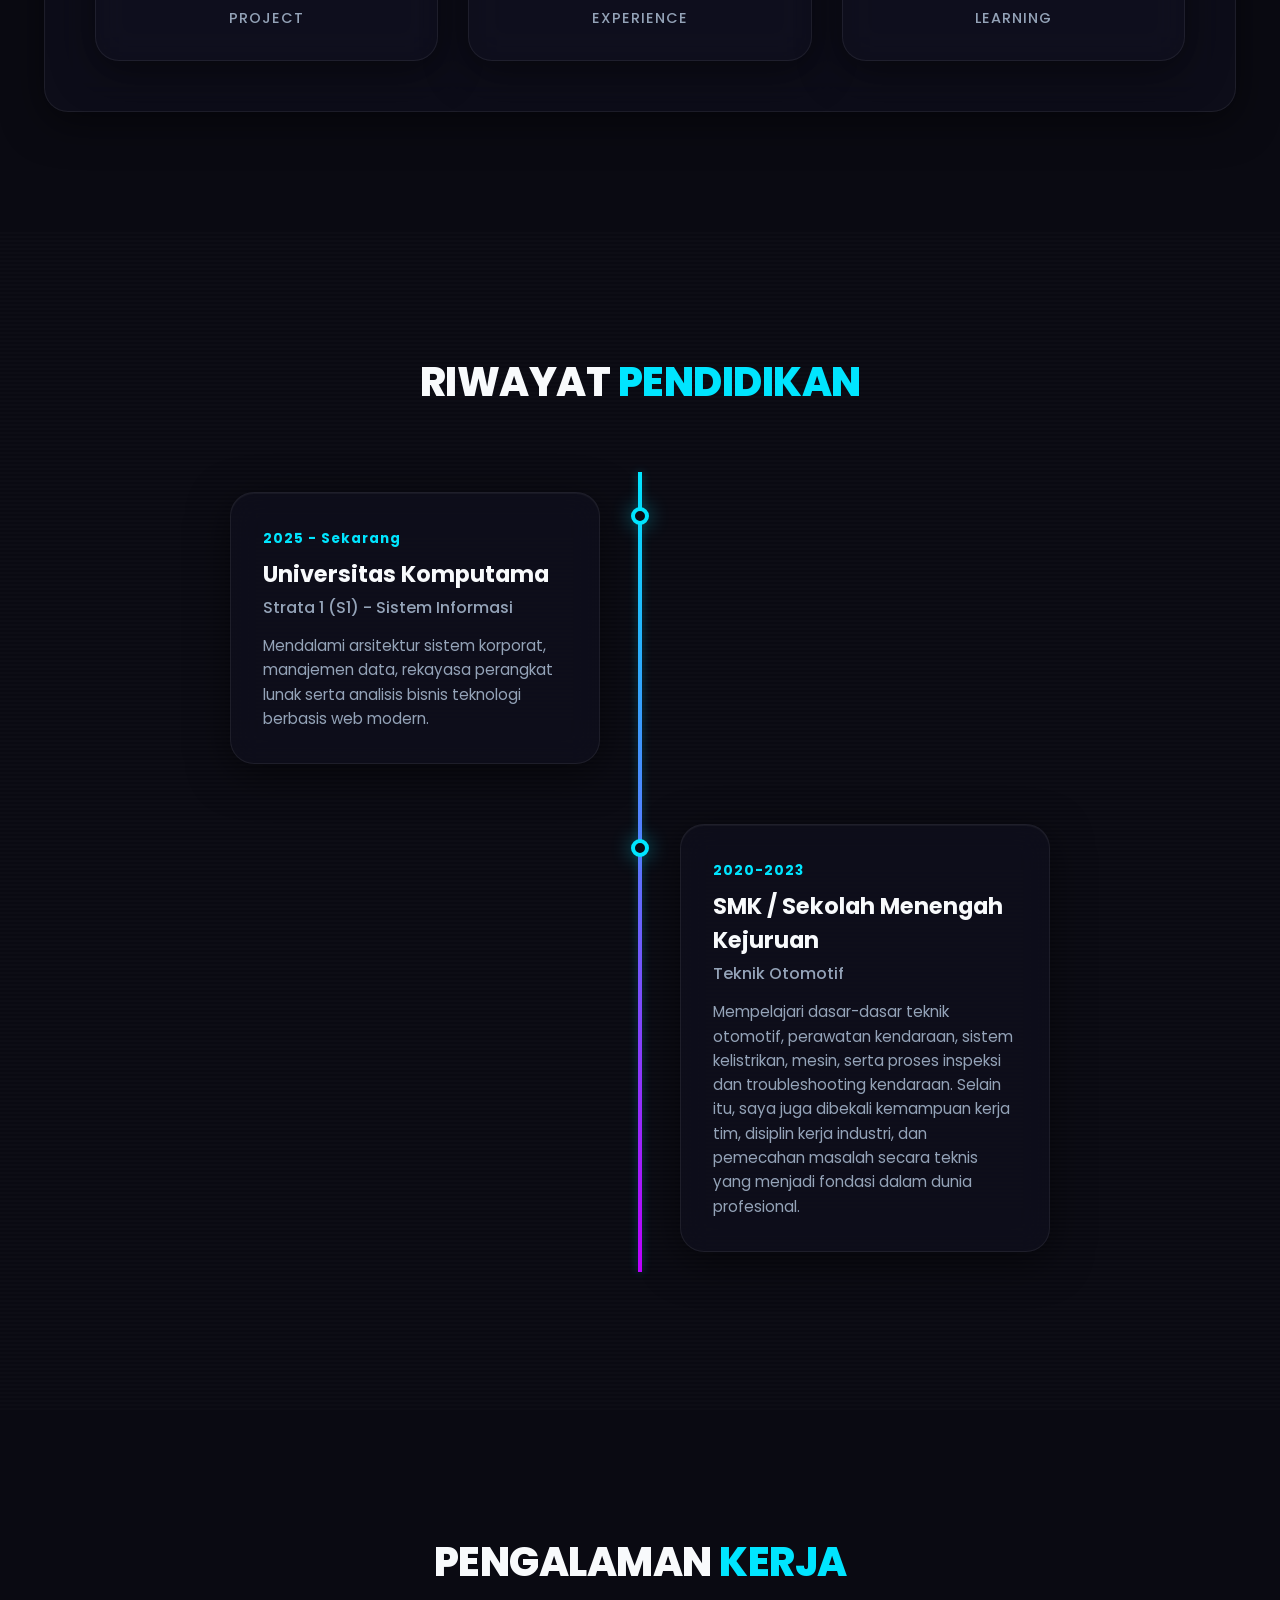
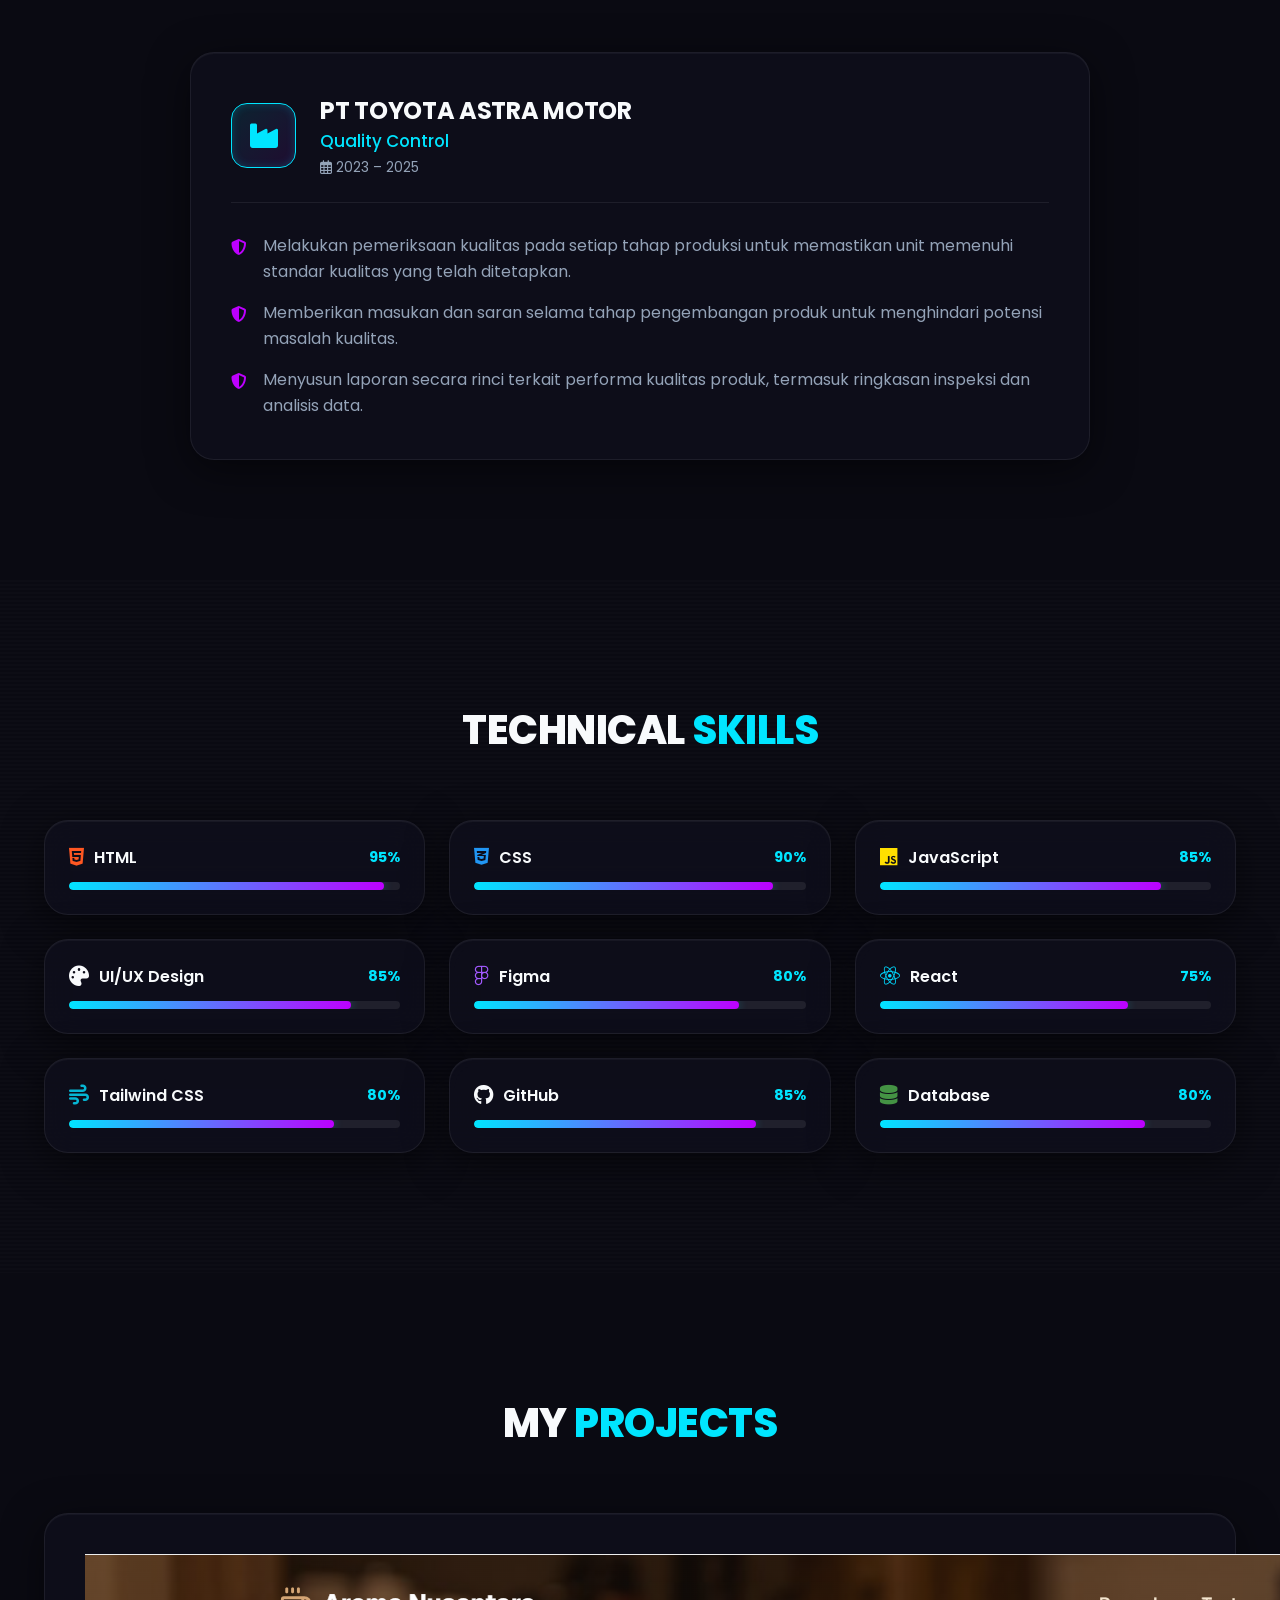
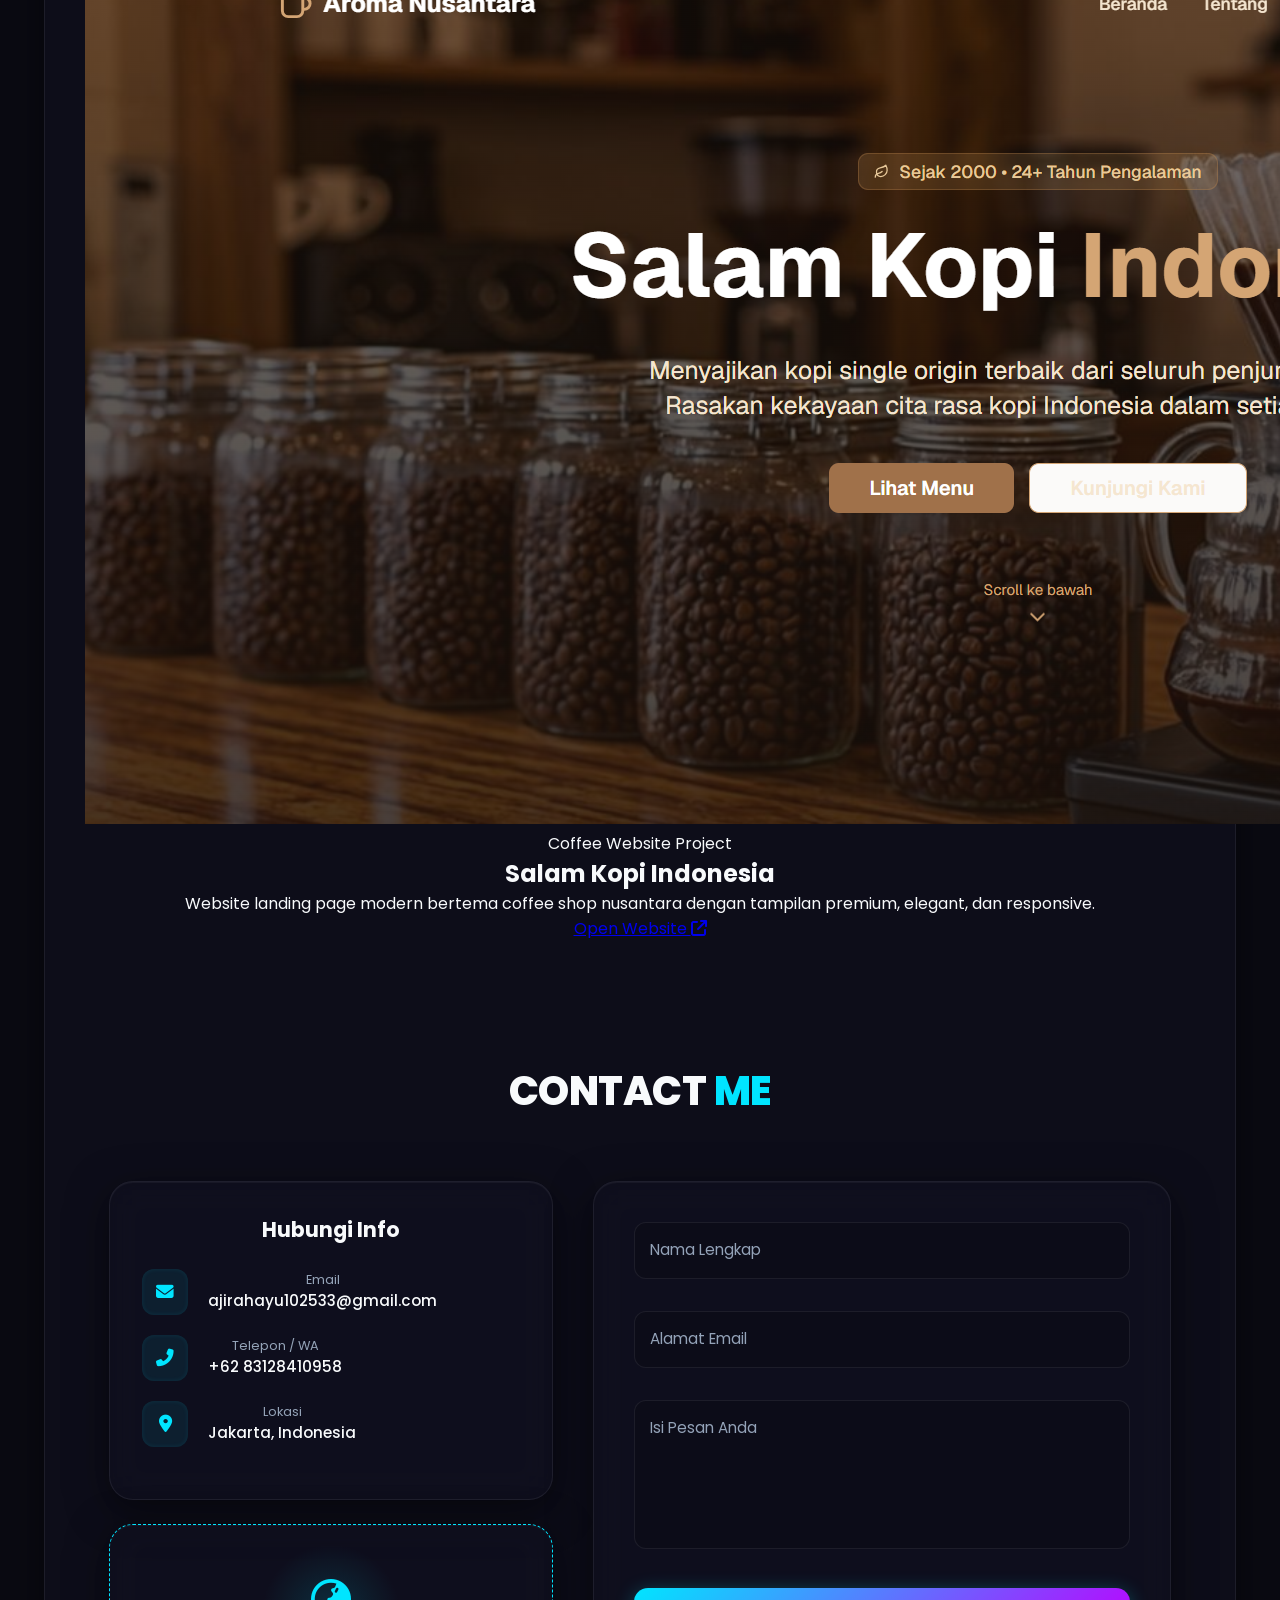
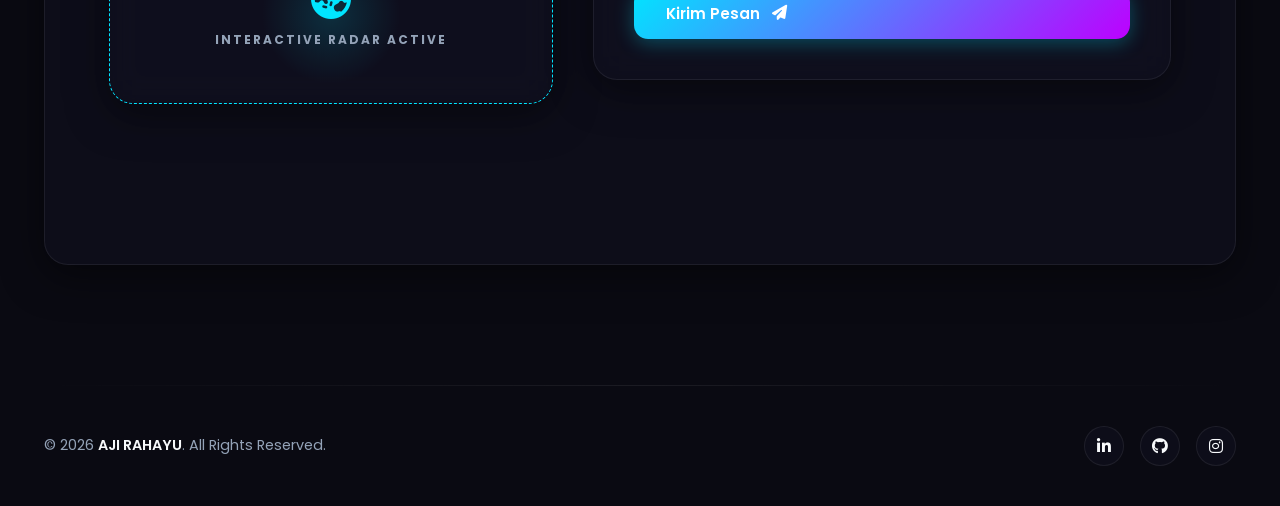
==== commit 0463d5e2: "Update print statement from 'Hello' to 'Goodbye'" ====
--- a/index.html
+++ b/index.html
@@ -371,14 +371,47 @@
             <div class="container">
                 <h2 class="section-heading text-center reveal-fade-up">My <span>Projects</span></h2>
                 <div class="glass-card reveal-fade-up" style="padding: 40px; text-align: center;">
-                    <i class="fas fa-diagram-project" style="font-size: 3rem; color: var(--primary-color, #00ffff); margin-bottom: 20px;"></i>
-                    <h3>Project Showcase</h3>
-                    <p style="margin-top: 10px; max-width: 600px; margin-left: auto; margin-right: auto;">
-                        Bagian ini terhubung langsung ke ringkasan profil Anda. Semua statistik project, riwayat pembelajaran, dan sistem manajemen database terintegrasi secara dinamis di sini.
-                    </p>
-                </div>
-            </div>
-        </section>
+                   <!-- SECTION PROJECT CARD -->
+<section class="coffee-project-preview">
+    
+    <div class="coffee-card">
+
+        <!-- FOTO WEBSITE -->
+        <img 
+            src="assets/salamkopi.png" 
+            alt="Salam Kopi Indonesia"
+            class="coffee-preview-image"
+        >
+
+        <!-- CONTENT -->
+        <div class="coffee-card-content">
+
+            <span class="coffee-label">
+                Coffee Website Project
+            </span>
+
+            <h2>Salam Kopi Indonesia</h2>
+
+            <p>
+                Website landing page modern bertema coffee shop nusantara 
+                dengan tampilan premium, elegant, dan responsive.
+            </p>
+
+            <!-- BUTTON OPEN -->
+            <a 
+                href="https://salamkopi.space-z.ai/#menu" 
+                target="_blank"
+                class="coffee-open-btn"
+            >
+                Open Website
+                <i class="fas fa-arrow-up-right-from-square"></i>
+            </a>
+
+        </div>
+
+    </div>
+
+</section>
 
         <!-- Contact Section -->
         <section id="contact" class="section-padding">
@@ -466,4 +499,4 @@
     <!-- Pure Custom Logic Engine -->
     <script src="script.js"></script>
 </body>
-</html>+</html>
